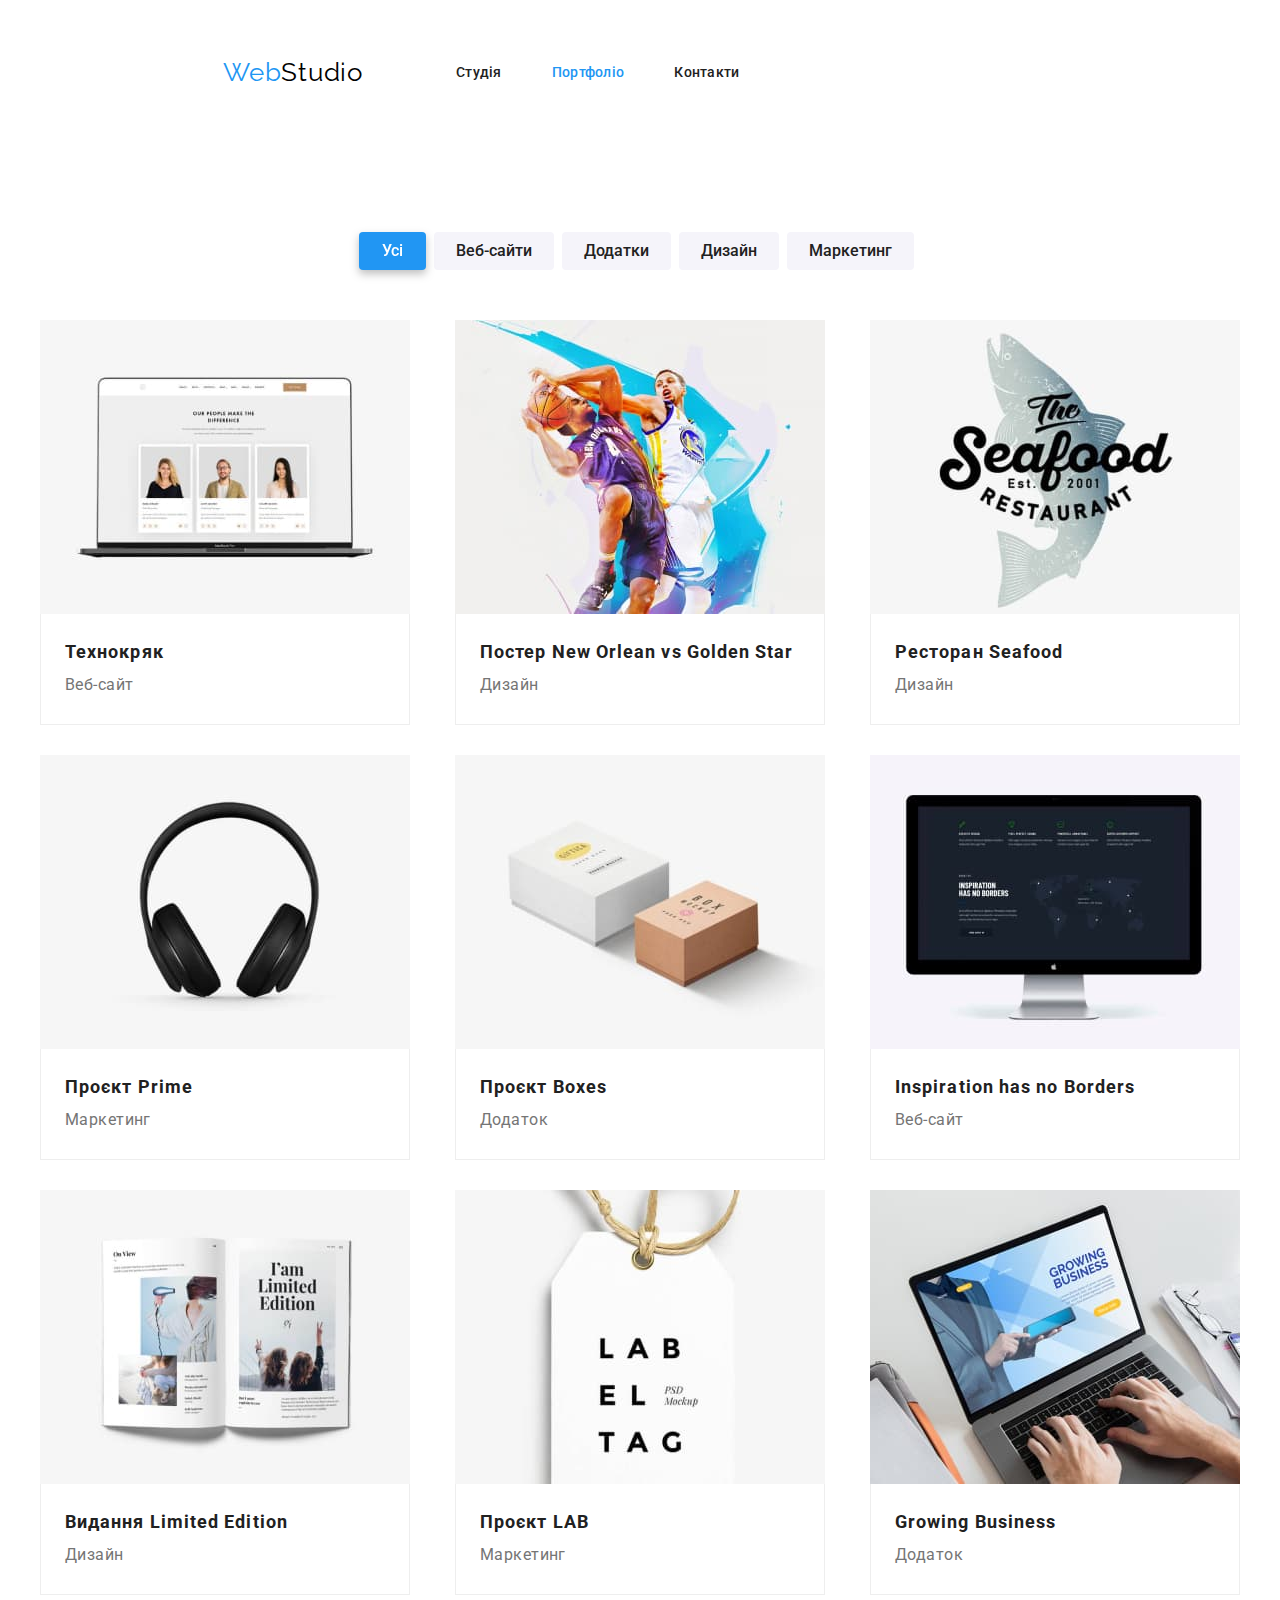
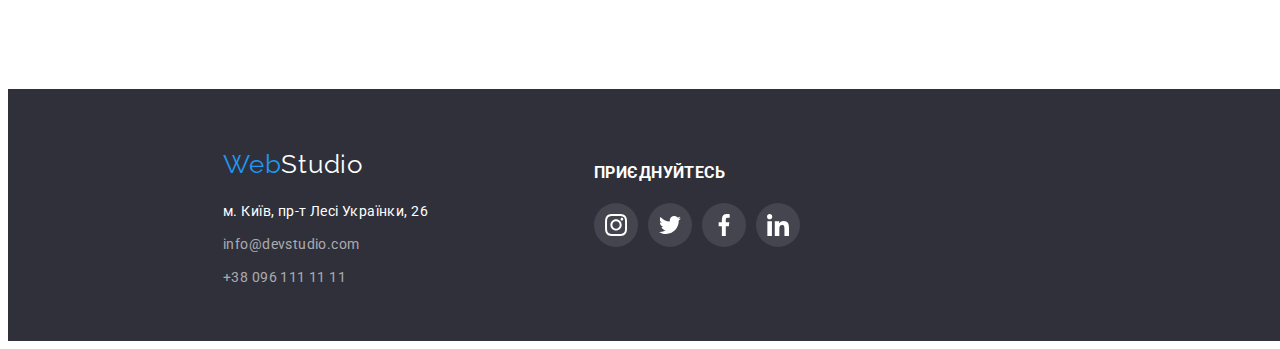
==== portfolio.html @ d1b0ba89 "копія виконаного дз4" ====
<!DOCTYPE html>
<html lang="uk-UA">
<head>
	<meta charset="utf-8">
	<meta name="viewport" content="width=device-width, initial-scale=1">
	<title>Портфоліо</title>
	<link rel="preconnect" href="https://fonts.googleapis.com">
	<link rel="preconnect" href="https://fonts.gstatic.com" crossorigin>
	<link href="https://fonts.googleapis.com/css2?family=Raleway:wght@700&family=Roboto:wght@400;500;700;900&display=swap" rel="stylesheet">
	<link rel="stylesheet" href="https://cdnjs.cloudflare.com/ajax/libs/modern-normalize/1.1.0/modern-normalize.min.css" integrity="sha512-wpPYUAdjBVSE4KJnH1VR1HeZfpl1ub8YT/NKx4PuQ5NmX2tKuGu6U/JRp5y+Y8XG2tV+wKQpNHVUX03MfMFn9Q==" crossorigin="anonymous" referrerpolicy="no-referrer" />
	<link rel="stylesheet" href="./css/main.css">
</head>

<body>
	<header>
		<div class="container-header">
			<nav class="site-nav">
				<a lang="en" href="./index.html"  class="logo"><span class="accent">Web</span>Studio</a>
				<ul class="ul-nav">
					<li class="item"><a href="./index.html" class="link">Студія</a></li>
					<li class="item"><a href="./portfolio.html" class="link current">Портфоліо</a></li>
					<li class="item"><a href="./portfolio.html" class="link">Контакти</a></li>
				</ul>
			</nav>
			<ul class="connection-nav">
				<li class="item">
					<a href="mailto:info@devstudio.com" class="link-connection">
						<svg class="svg-mail">
							<use href="./img/symbol-defs.svg#icon-mail"></use>
						</svg>
					info@devstudio.com</a>
				</li>
				<li class="item">
					<a href="tel:+380961111111" class="link-connection">
						<svg class="svg-tel">
							<use href="./img/symbol-defs.svg#icon-smartphone"></use>
						</svg>
					+38 096 111 11 11</a>
				</li>
			</ul>
		</div>
	</header>

	<main>
		<section>
			<div class="box container-project">
				<h1 class="project-title visually-hidden">Розробки</h1>
					<ul class="botton-flex">
						<li class="flex-inp"><button type="button" class="button active">Усі</button></li>
						<li class="flex-inp"><button type="button" class="button">Веб-сайти</button></li>
						<li class="flex-inp"><button type="button" class="button">Додатки</button></li>
						<li class="flex-inp"><button type="button" class="button">Дизайн</button></li>
						<li class="flex-inp"><button type="button" class="button">Маркетинг</button></li>
					</ul>
					<ul class="ul-flex">
						<li class="flex-element">
							<a href="">
								<img src="./img/img.jpg" class="no-gap" alt="Ноутбук" width="370">
								<div class="frame"><h2 class="project-title">Технокряк</h2>
								<p class="project-name">Веб-сайт</p></div>
							</a>
						</li>
						<li class="flex-element">
							<a href="">
								<img src="./img/img2.jpg" class="no-gap" alt="Баскетбол" width="370">
								<div class="frame"><h2 class="project-title">Постер New Orlean vs Golden Star</h2>
								<p class="project-name">Дизайн</p></div>
							</a>
						</li>
						<li class="flex-element">
							<a href="">
								<img src="./img/img3.jpg" class="no-gap" alt="Емблема" width="370">
								<div class="frame"><h2 class="project-title">Ресторан Seafood</h2>
								<p class="project-name">Дизайн</p></div>
							</a>
						</li>
						<li class="flex-element">
							<a href="">
								<img src="./img/img4.jpg" class="no-gap" alt="Навушники" width="370">
								<div class="frame"><h2 class="project-title">Проєкт Prime</h2>
								<p class="project-name">Маркетинг</p></div>
							</a>
						</li>
						<li class="flex-element">
							<a href="">
								<img src="./img/img5.jpg" class="no-gap" alt="Коробочки" width="370">
								<div class="frame"><h2 class="project-title">Проєкт Boxes</h2>
								<p class="project-name">Додаток</p></div>
							</a>
						</li>
						<li class="flex-element">
							<a href="">
								<img src="./img/img6.jpg" class="no-gap" alt="Монітор" width="370">
								<div class="frame"><h2 class="project-title">Inspiration has no Borders</h2>
								<p class="project-name">Веб-сайт</p></div>
							</a>
						</li>
						<li class="flex-element">
							<a href="">
								<img src="./img/img7.jpg" class="no-gap" alt="Книжка" width="370">
								<div class="frame"><h2 class="project-title">Видання Limited Edition</h2>
								<p class="project-name">Дизайн</p></div>
							</a>
						</li>
						<li class="flex-element">
							<a href="">
								<img src="./img/img8.jpg" class="no-gap" alt="Лейбл" width="370">
								<div class="frame"><h2 class="project-title">Проєкт LAB</h2>
								<p class="project-name">Маркетинг</p></div>
							</a>
						</li>
						<li class="flex-element">
							<a href="">
								<img src="./img/img9.jpg" class="no-gap" alt="Лептоп" width="370">
								<div class="frame"><h2 class="project-title">Growing Business</h2>
								<p class="project-name">Додаток</p></div>
							</a>
						</li>
					</ul>
				</div>
		</section>

	</main>

	<footer class="footerr">
		<div class="container-footer">
			<a lang="en" href="./index.html" class="logo"><span class="accent">Web</span>Studio</a>
			<address>
				<ul>
					<li class="adress">м. Київ, пр-т Лесі Українки, 26</li>
					<li><a href="mailto:info@devstudio.com" class="contacts">info@devstudio.com</a></li>
					<li><a href="tel:+380961111111" class="contacts">+38 096 111 11 11</a></li>
				</ul>
			</address>
		</div>	
		
		<div class="conteiner-networks">
			<h3 class="foot-title">Приєднуйтесь</h3>
			<ul class="icon-enet">
				<li class="icon-enet">
					<a href="" class="insta">
						<svg class="svg">
							<use href="./img/symbol-defs.svg#icon-instagram"></use>
						</svg>
					</a>
				</li>
				<li class="icon-enet">
					<a href="" class="twit">
						<svg class="svg">
							<use href="./img/symbol-defs.svg#icon-twitter"></use>
						</svg>
					</a>
				</li>
				<li class="icon-enet">
					<a href="" class="face">
						<svg class="svg">
							<use href="./img/symbol-defs.svg#icon-facebook"></use>
						</svg>
					</a>
				</li>
				<li class="icon-enet">
					<a href="" class="linked">
						<svg class="svg">
							<use href="./img/symbol-defs.svg#icon-linkedin"></use>
						</svg>
					</a>
				</li>
			</ul>
		</div>
	</footer>

</body>
</html>
---- css/main.css ----
:root {
    --primary-text-color: #757575;
    --title-text-color: #212121;
    --accent-color: #2196F3;
    --background-color-h1: #FFFFFF;
    --hero-color: #2F303A;
    --background-color: #F5F4FA;
    --logo-color: #000000;
    --transparent-color: rgba(255, 255, 255, 0.6);
    --border-color: #EEEEEE;
    --gradient-color: rgba(47, 48, 58, 0.4);
    --clients-color: #AFB1B8;
    --icons: rgba(255, 255, 255, 0.1);
}


body {
    color: var(--primary-text-color);
    background-color: var(--background-color-h1);
    font-family: Roboto, sans-serif;
    font-size: 14px;
    letter-spacing: 0.03em;
}

ul {
    list-style: none;
    margin: 0;
    padding-left: 0;
    padding-right: 0;
}

a {
    text-decoration: none;
}


/* Conteiner */

.box {
    margin: 0 auto;
    width: 1200px;
    /* outline: 2px solid var(--accent-color); */
}

.container-header {
    display: flex;
    align-items: center;
    padding: 25px 215px;
    height: 80px;
    margin: 0 auto;
    width: 1600px;
    /* outline: 2px solid var(--accent-color); */
}

.container-footer {
    margin: 0 auto;
    width: 231px;
    margin: 60px 70px 60px 215px;
    /* outline: 2px solid var(--accent-color); */
}

.container-team {
    padding: 0 15px;
}


.container-clients {
    width: 1200px;
    height: 372px;
    /* outline: 2px solid var(--accent-color); */
    margin-left: auto;
    margin-right: auto;
    padding-left: 15px;
    padding-right: 15px;
    padding-top: 94px;
}


.box.container-work {
    width: 1200px;
    height: 248px;
    /* outline: 2px solid var(--accent-color); */
    margin-left: auto;
    margin-right: auto;
    margin: 94px auto;
    padding: 0 15px;
}


.container-about,
.container-project {
    margin: 94px auto;
    padding: 0 15px;
}

/* Sections */

.section-hero {
    background-color: var(--hero-color);
    text-align: center;
    max-width: 1600px;
    min-height: 600px;
    margin-left: auto;
    margin-right: auto;
    /* outline: 2px solid var(--accent-color); */
    background-image: linear-gradient(
    var(--gradient-color),
    var(--gradient-color)
    ),
    url(../img/hero.jpg);
}

.section-team {
    background-color: var(--background-color);
    padding-top: 94px;
    padding-bottom: 94px;
}

.section-title.visually-hidden,
.project-title.visually-hidden {
    position: absolute;
    width: 1px;
    height: 1px;
    margin: -1px;
    border: 0;
    padding: 0;
    white-space: nowrap;
    clip-path: inset(100%);
    clip: rect(0 0 0 0);
    overflow: hidden;
}

.section-title {
    color: var(--title-text-color);
    font-size: 36px;
    line-height: 1.16;
    text-align: center;
    margin-top: 0;
    margin-bottom: 50px;
}

 /*Header*/

 .site-nav {
    display: flex;
    align-items: center;
 }

 .ul-nav {
    display: flex;
 }

 .flex-inp {
    margin-right: 8px;
    margin-bottom: 50px;
 }

.work-flex {
    display: flex;
}

.flex-text {
    width: 270px;
    margin-right: 30px;
}

.link-connection {
    color: var(--primary-text-color);
    display: flex;
    padding-top: 32px;
    padding-bottom: 32px;
    font-weight: 500;
    line-height: 1.14;
    letter-spacing: 0.02em;
    text-decoration: none;
    /* align-items: center; */
}

.connection-nav {
    display: flex;
    margin-left: auto;
}


.clients-flex {
    display: flex;
    justify-content: space-between;
}





/* Tel and mail */

.link-connection {
    color: var(--clients-color);
    align-items: center;
}

.svg-mail {
    fill: currentColor;
    width: 16px;
    height: 12px;
    margin-right: 10px; 
}

.svg-tel {
    fill: currentColor;
    width: 10px;
    height: 16px;
    margin-right: 10px;
}


/* Clients */

.flex-pic {
    width: 170px;
    height: 92px;
    border-radius: 4px;
    border: 2px solid;
    border-color: var(--clients-color);
}

.clients {
    display: inline-block;
    padding: 16px 32px;
    color: var(--clients-color);
}

.svg-clients {
    fill: currentColor;
    width: 106px;
    height: 60px;
}

.flex-pic:hover,
.clients:hover {
    color: var(--accent-color);
    border-color: var(--accent-color);
    filter: drop-shadow(0px 4px 4px rgba(0, 0, 0, 0.25));
}




.svg-work {
    fill: currentColor;
    width: 70px;
    height: 70px;
    margin: 25px 100px;
}

.icon-astronaut,
.icon-diagram,
.icon-antenna,
.icon-clock {
    background-color: var(--background-color);
    width: 270px;
    height: 120px;
    border-radius: 4px;
}

.flex-text:nth-child(4n) {
    margin-right: 0;
}

.about-flex {
    display: flex;
    justify-content: space-between;
}

.flex-img {
    width: 370px;
    height: 294px;
}

.team-flex {
    display: flex;
}

.flex-name:nth-child(4n) {
    margin-right: 0;
}

.flex-name {
    width: 270px;
    padding-bottom: 30px;
    margin-right: 30px;
    border-radius: 0px 0px 4px 4px;
    box-shadow: 0px 1px 3px 
    rgba(0, 0, 0, 0.12), 0px 1px 1px 
    rgba(0, 0, 0, 0.14), 0px 2px 1px 
    rgba(0, 0, 0, 0.2);
}

.botton-flex {
    display: flex;
    justify-content: center;
}

/* Portfolio */

 .ul-flex {
    display: flex;
    flex-wrap: wrap;
    justify-content: space-between;
 }

 .flex-element {
    width: 370px;
    margin-bottom: 30px;
 }

 .flex-element:hover {
    box-shadow: 1px 4px 6px rgba(181, 73, 73, 0.16),
    0px 4px 4px rgba(0, 0, 0, 0.06),
    0px 1px 1px rgba(0, 0, 0, 0.12);
}
 
 .flex-element:nth-last-child(-n+3) {
    margin-bottom: 0;
 }

 .ul-nav .item + .item,
 .connection-nav .item+.item {
    margin-left: 50px;
 }
 

.logo {
    color: var(--logo-color);
    font-family: Raleway, sans-serif;
    font-size: 26px;
    line-height: 1.2;
    letter-spacing: 0.03em;
    text-decoration: none;
    margin-right: 93px;
}

.link {
    color: var(--title-text-color);
    display: block;
    padding-top: 32px;
    padding-bottom: 32px;
    font-weight: 500;
    line-height: 1.14;
    text-decoration: none;
    letter-spacing: 0.02em;
}



.link:hover,
.link:focus,
.contacts:hover,
.contacts:focus,
.link-connection:hover,
.link-connection:focus {
    color: var(--accent-color);
}

.accent {
    color: var(--accent-color);
}

.link.current {
    color: var(--accent-color);
}

.hero-title {
    color: var(--background-color-h1);
    font-weight: 900;
    font-size: 44px;
    line-height: 1.36;
    letter-spacing: 0.06em;
    text-transform: uppercase;
    margin: 0px 452px 30px;
    padding-top: 200px;
}

.work-title {
    color: var(--title-text-color);
    font-size: 14px;
    line-height: 1.14;
    text-transform: uppercase;
    margin-top: 30px;
    margin-bottom: 10px;
}

.work-text {
    line-height: 1.7;
    margin-top: 0px;
    margin-bottom: 0;
}

.team-name {
    color: var(--title-text-color);
    font-weight: 500;
    font-size: 16px;
    line-height: 1.19;
    margin-top: 30px;
    margin-bottom: 10px;
    text-align: center;
}

.team-position {
    font-size: 16px;
    line-height: 1.19;
    text-align: center;
    margin-bottom: 16px;
    margin-top: 10px;
}

.project-title {
    color: var(--title-text-color);
    font-size: 18px;
    line-height: 2;
    letter-spacing: 0.06em;
    margin: 0px 24px;
    padding-top: 20px;
}

.project-name {
    color: var(--primary-text-color);
    font-size: 16px;
    line-height: 1.88;  
    margin: 0px 24px 20px;
}

.no-gap {
  display: block;
}

.frame {
    min-height: 110px;
    border-bottom-width: 1px;
    border-bottom-style: solid;
    border-bottom-color: var(--border-color);
    border-right-width: 1px;
    border-right-style: solid;
    border-right-color: var(--border-color);
    border-left-width: 1px;
    border-left-style: solid;
    border-left-color: var(--border-color);
}


/* Button */

.button.primary {
    color: var(--background-color-h1);
    background-color: var(--accent-color);
    min-width: 216px;
    height: 50px;
    border-radius: 4px;
    font-weight: 700;
    font-size: 16px;
    line-height: 1.87;
    text-align: center;
    letter-spacing: 0.06em;
}

.button {
    color: var(--title-text-color);
    height: 38px;
    min-width: 67px;
    padding: 6px 22px;
    font-family: inherit;
    background-color: var(--background-color);
    border-radius: 4px;
    border: none;
    font-weight: 500;
    font-size: 16px;
    line-height: 1.62;
    text-align: center;
    cursor: pointer;
}

.button:hover,
.button:focus {
    color: var(--background-color-h1);
    background-color: var(--accent-color);
    filter: drop-shadow(0px 4px 4px rgba(0, 0, 0, 0.25));
}

.button.active {
    color: var(--background-color-h1);
    background-color: var(--accent-color);
    filter: drop-shadow(0px 4px 4px rgba(0, 0, 0, 0.25));
}




/* Footer */

.footerr {
    width: 1600px;
    height: 252px;
    margin-left: auto;
    margin-right: auto;
    background-color: var(--hero-color);
    display: flex;
}

.footerr .logo {
    color: var(--background-color-h1);
}

.conteiner-networks {
    display: flex;
    flex-direction:column;
    margin-top: 75px;
    margin-left: 70px;
}

.flex-networks {
    display: flex;
}

.foot-title {
    color: var(--background-color-h1);
    font-weight: 700;
    line-height: 1.15;
    text-transform: uppercase;
    margin-bottom: 20px;
    margin-top: 0;

}

.adress {
    color: var(--background-color-h1);
    font-style: normal;
    line-height: 1.7;
    text-decoration: none;
    margin-top: 20px;
    display: inline-block;
}

.contacts {
    line-height: 1.7;
    color: var(--transparent-color);
    font-style: normal;
    margin-top: 9px;
    display: inline-block;
}

.icon-enet {
    display: flex;
}

.insta,
.twit,
.face,
.linked {
    color: var(--background-color-h1);
    width: 44px;
    height: 44px;
    border-radius: 50%;
    background-color: var(--icons);
}

.icon-link,
.icon-face,
.icon-twit,
.icon-insta {
    color:var(--clients-color);
    width: 44px;
    height: 44px;
    border-radius: 50%;
}

.insta:hover,
.twit:hover,
.face:hover,
.linked:hover,
.icon-link:hover,
.icon-face:hover,
.icon-twit:hover,
.icon-insta:hover {
    color:var(--background-color-h1);
    background-color: var(--accent-color);
}

.svg {
    fill: currentColor;
    width: 22px;
    height: 22px;
    margin-left: 11px;
    margin-top: 11px;  
}

.icon-insta {
    margin-right: 10px;
    margin-left: 32px;
}

.insta,
.face,
.twit,
.icon-twit,
.icon-face {
    margin-right: 10px;
}

.icon-link {
    margin-right: 32px;
}
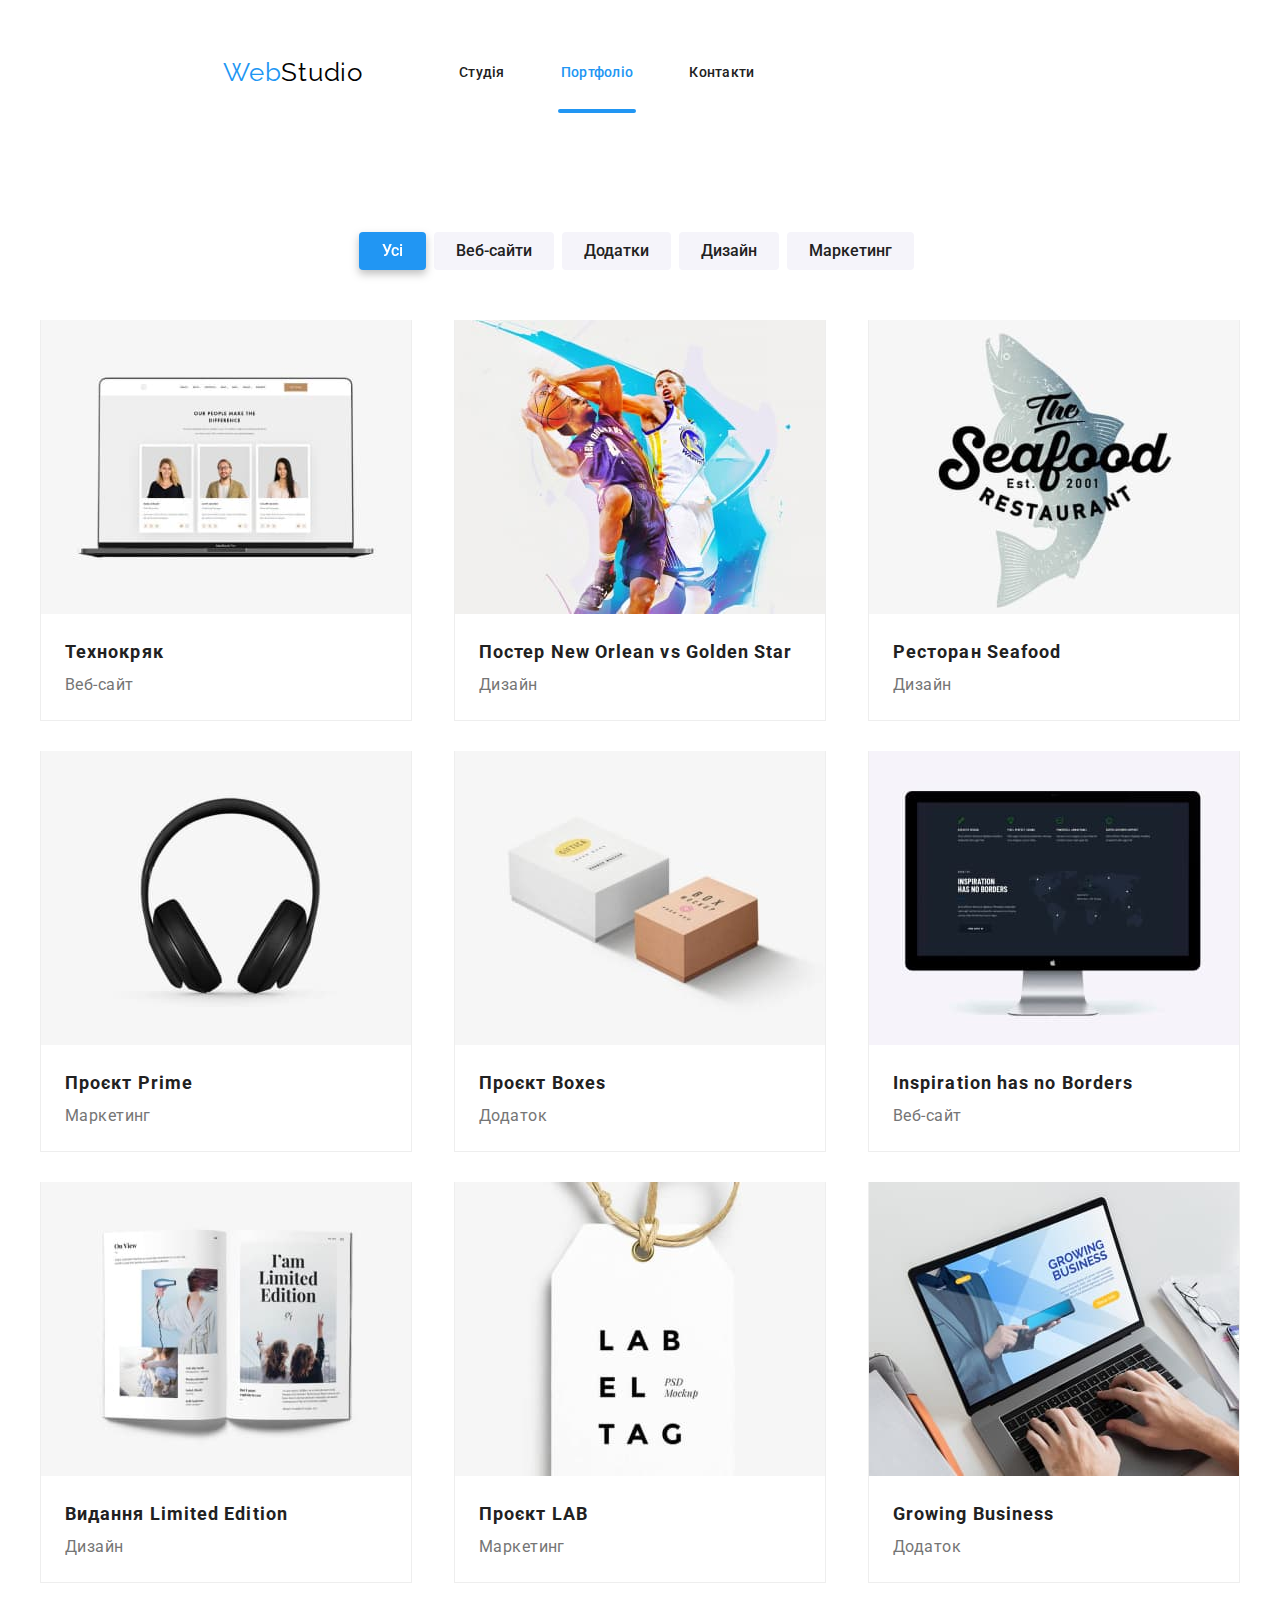
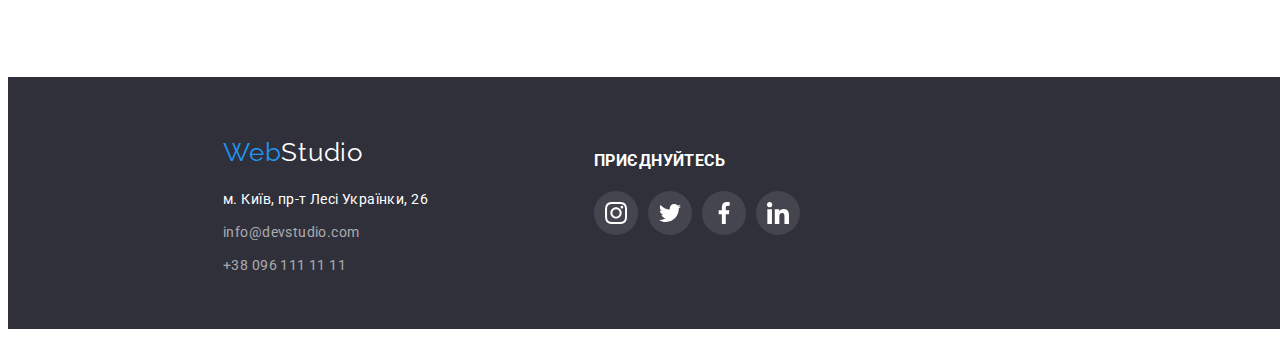
==== commit e4362663: "анімації" ====
--- a/portfolio.html
+++ b/portfolio.html
@@ -17,9 +17,9 @@
 			<nav class="site-nav">
 				<a lang="en" href="./index.html"  class="logo"><span class="accent">Web</span>Studio</a>
 				<ul class="ul-nav">
-					<li class="item"><a href="./index.html" class="link">Студія</a></li>
-					<li class="item"><a href="./portfolio.html" class="link current">Портфоліо</a></li>
-					<li class="item"><a href="./portfolio.html" class="link">Контакти</a></li>
+					<li class="item"><a href="./index.html" class="link current">Студія</a></li>
+					<li class="item"><a href="./portfolio.html" class="link current choice">Портфоліо</a></li>
+					<li class="item"><a href="./portfolio.html" class="link current">Контакти</a></li>
 				</ul>
 			</nav>
 			<ul class="connection-nav">
@@ -55,65 +55,128 @@
 					<ul class="ul-flex">
 						<li class="flex-element">
 							<a href="">
-								<img src="./img/img.jpg" class="no-gap" alt="Ноутбук" width="370">
-								<div class="frame"><h2 class="project-title">Технокряк</h2>
-								<p class="project-name">Веб-сайт</p></div>
-							</a>
-						</li>
-						<li class="flex-element">
-							<a href="">
-								<img src="./img/img2.jpg" class="no-gap" alt="Баскетбол" width="370">
-								<div class="frame"><h2 class="project-title">Постер New Orlean vs Golden Star</h2>
-								<p class="project-name">Дизайн</p></div>
-							</a>
-						</li>
-						<li class="flex-element">
-							<a href="">
-								<img src="./img/img3.jpg" class="no-gap" alt="Емблема" width="370">
-								<div class="frame"><h2 class="project-title">Ресторан Seafood</h2>
-								<p class="project-name">Дизайн</p></div>
-							</a>
-						</li>
-						<li class="flex-element">
-							<a href="">
-								<img src="./img/img4.jpg" class="no-gap" alt="Навушники" width="370">
-								<div class="frame"><h2 class="project-title">Проєкт Prime</h2>
-								<p class="project-name">Маркетинг</p></div>
-							</a>
-						</li>
-						<li class="flex-element">
-							<a href="">
-								<img src="./img/img5.jpg" class="no-gap" alt="Коробочки" width="370">
-								<div class="frame"><h2 class="project-title">Проєкт Boxes</h2>
-								<p class="project-name">Додаток</p></div>
-							</a>
-						</li>
-						<li class="flex-element">
-							<a href="">
-								<img src="./img/img6.jpg" class="no-gap" alt="Монітор" width="370">
-								<div class="frame"><h2 class="project-title">Inspiration has no Borders</h2>
-								<p class="project-name">Веб-сайт</p></div>
-							</a>
-						</li>
-						<li class="flex-element">
-							<a href="">
-								<img src="./img/img7.jpg" class="no-gap" alt="Книжка" width="370">
-								<div class="frame"><h2 class="project-title">Видання Limited Edition</h2>
-								<p class="project-name">Дизайн</p></div>
-							</a>
-						</li>
-						<li class="flex-element">
-							<a href="">
-								<img src="./img/img8.jpg" class="no-gap" alt="Лейбл" width="370">
-								<div class="frame"><h2 class="project-title">Проєкт LAB</h2>
-								<p class="project-name">Маркетинг</p></div>
-							</a>
-						</li>
-						<li class="flex-element">
-							<a href="">
-								<img src="./img/img9.jpg" class="no-gap" alt="Лептоп" width="370">
-								<div class="frame"><h2 class="project-title">Growing Business</h2>
-								<p class="project-name">Додаток</p></div>
+								<div class="animation-img">
+									<img src="./img/img.jpg" class="no-gap" alt="Ноутбук" width="370">
+									<div class="animation-overlay">
+										<p class="animation-text">Ресурс пропонує комплексні пропозиції з різним рівнем функціоналу та сервісів. Все це дозволить відвідувачу отримати вичерпні відомості про компанію чи приватну особу.</p>
+									</div>
+								</div>
+								<div class="">
+									<h2 class="project-title">Технокряк</h2>
+									<p class="project-name">Веб-сайт</p>
+								</div>
+							</a>
+						</li>
+						<li class="flex-element">
+							<a href="">
+								<div class="animation-img">
+									<img src="./img/img2.jpg" class="no-gap" alt="Баскетбол" width="370">
+									<div class="animation-overlay">
+										<p class="animation-text">Ресурс пропонує комплексні пропозиції з різним рівнем функціоналу та сервісів. Все це дозволить відвідувачу отримати вичерпні відомості про компанію чи приватну особу.</p>
+									</div>
+								</div>
+								<div class="">
+									<h2 class="project-title">Постер New Orlean vs Golden Star</h2>
+									<p class="project-name">Дизайн</p>
+								</div>
+							</a>
+						</li>
+						<li class="flex-element">
+							<a href="">
+								<div class="animation-img">
+									<img src="./img/img3.jpg" class="no-gap" alt="Емблема" width="370">
+									<div class="animation-overlay">
+										<p class="animation-text">Ресурс пропонує комплексні пропозиції з різним рівнем функціоналу та сервісів. Все це дозволить відвідувачу отримати вичерпні відомості про компанію чи приватну особу.</p>
+									</div>
+								</div>
+								<div class="">
+									<h2 class="project-title">Ресторан Seafood</h2>
+									<p class="project-name">Дизайн</p>
+								</div>
+							</a>
+						</li>
+						<li class="flex-element">
+							<a href="">
+								<div class="animation-img">
+									<img src="./img/img4.jpg" class="no-gap" alt="Навушники" width="370">
+									<div class="animation-overlay">
+										<p class="animation-text">Ресурс пропонує комплексні пропозиції з різним рівнем функціоналу та сервісів. Все це дозволить відвідувачу отримати вичерпні відомості про компанію чи приватну особу.</p>
+									</div>
+								</div>
+								<div class="">
+									<h2 class="project-title">Проєкт Prime</h2>
+									<p class="project-name">Маркетинг</p>
+								</div>
+							</a>
+						</li>
+						<li class="flex-element">
+							<a href="">
+								<div class="animation-img">
+									<img src="./img/img5.jpg" class="no-gap" alt="Коробочки" width="370">
+									<div class="animation-overlay">
+										<p class="animation-text">Ресурс пропонує комплексні пропозиції з різним рівнем функціоналу та сервісів. Все це дозволить відвідувачу отримати вичерпні відомості про компанію чи приватну особу.</p>
+									</div>
+								</div>
+								<div class="">
+									<h2 class="project-title">Проєкт Boxes</h2>
+									<p class="project-name">Додаток</p>
+								</div>
+							</a>
+						</li>
+						<li class="flex-element">
+							<a href="">
+								<div class="animation-img">
+									<img src="./img/img6.jpg" class="no-gap" alt="Монітор" width="370">
+									<div class="animation-overlay">
+										<p class="animation-text">Ресурс пропонує комплексні пропозиції з різним рівнем функціоналу та сервісів. Все це дозволить відвідувачу отримати вичерпні відомості про компанію чи приватну особу.</p>
+									</div>
+								</div>
+								<div class="">
+									<h2 class="project-title">Inspiration has no Borders</h2>
+									<p class="project-name">Веб-сайт</p>
+								</div>
+							</a>
+						</li>
+						<li class="flex-element">
+							<a href="">
+								<div class="animation-img">
+									<img src="./img/img7.jpg" class="no-gap" alt="Книжка" width="370">
+									<div class="animation-overlay">
+										<p class="animation-text">Ресурс пропонує комплексні пропозиції з різним рівнем функціоналу та сервісів. Все це дозволить відвідувачу отримати вичерпні відомості про компанію чи приватну особу.</p>
+									</div>
+								</div>
+								<div class="">
+									<h2 class="project-title">Видання Limited Edition</h2>
+									<p class="project-name">Дизайн</p>
+								</div>
+							</a>
+						</li>
+						<li class="flex-element">
+							<a href="">
+								<div class="animation-img">
+									<img src="./img/img8.jpg" class="no-gap" alt="Лейбл" width="370">
+									<div class="animation-overlay">
+										<p class="animation-text">Ресурс пропонує комплексні пропозиції з різним рівнем функціоналу та сервісів. Все це дозволить відвідувачу отримати вичерпні відомості про компанію чи приватну особу.</p>
+									</div>
+								</div>
+								<div class="">
+									<h2 class="project-title">Проєкт LAB</h2>
+									<p class="project-name">Маркетинг</p>
+								</div>
+							</a>
+						</li>
+						<li class="flex-element">
+							<a href="">
+								<div class="animation-img">
+									<img src="./img/img9.jpg" class="no-gap" alt="Лептоп" width="370">
+									<div class="animation-overlay">
+										<p class="animation-text">Ресурс пропонує комплексні пропозиції з різним рівнем функціоналу та сервісів. Все це дозволить відвідувачу отримати вичерпні відомості про компанію чи приватну особу.</p>
+									</div>
+								</div>
+								<div class="">
+									<h2 class="project-title">Growing Business</h2>
+									<p class="project-name">Додаток</p>
+								</div>
 							</a>
 						</li>
 					</ul>
--- a/css/main.css
+++ b/css/main.css
@@ -2,15 +2,17 @@
     --primary-text-color: #757575;
     --title-text-color: #212121;
     --accent-color: #2196F3;
-    --background-color-h1: #FFFFFF;
+    --background-color-h1: #ffffff;
     --hero-color: #2F303A;
     --background-color: #F5F4FA;
     --logo-color: #000000;
     --transparent-color: rgba(255, 255, 255, 0.6);
     --border-color: #EEEEEE;
     --gradient-color: rgba(47, 48, 58, 0.4);
-    --clients-color: #AFB1B8;
+    --clients-color: rgb(175, 177, 184);
     --icons: rgba(255, 255, 255, 0.1);
+    --animation: cubic-bezier(0.4, 0, 0.2, 1);
+    --animation-color: rgba(33, 150, 243, 0.9);
 }
 
 
@@ -34,135 +36,9 @@
 }
 
 
-/* Conteiner */
-
-.box {
-    margin: 0 auto;
-    width: 1200px;
-    /* outline: 2px solid var(--accent-color); */
-}
-
-.container-header {
-    display: flex;
-    align-items: center;
-    padding: 25px 215px;
-    height: 80px;
-    margin: 0 auto;
-    width: 1600px;
-    /* outline: 2px solid var(--accent-color); */
-}
-
-.container-footer {
-    margin: 0 auto;
-    width: 231px;
-    margin: 60px 70px 60px 215px;
-    /* outline: 2px solid var(--accent-color); */
-}
-
-.container-team {
-    padding: 0 15px;
-}
-
-
-.container-clients {
-    width: 1200px;
-    height: 372px;
-    /* outline: 2px solid var(--accent-color); */
-    margin-left: auto;
-    margin-right: auto;
-    padding-left: 15px;
-    padding-right: 15px;
-    padding-top: 94px;
-}
-
-
-.box.container-work {
-    width: 1200px;
-    height: 248px;
-    /* outline: 2px solid var(--accent-color); */
-    margin-left: auto;
-    margin-right: auto;
-    margin: 94px auto;
-    padding: 0 15px;
-}
-
-
-.container-about,
-.container-project {
-    margin: 94px auto;
-    padding: 0 15px;
-}
-
-/* Sections */
-
-.section-hero {
-    background-color: var(--hero-color);
-    text-align: center;
-    max-width: 1600px;
-    min-height: 600px;
-    margin-left: auto;
-    margin-right: auto;
-    /* outline: 2px solid var(--accent-color); */
-    background-image: linear-gradient(
-    var(--gradient-color),
-    var(--gradient-color)
-    ),
-    url(../img/hero.jpg);
-}
-
-.section-team {
-    background-color: var(--background-color);
-    padding-top: 94px;
-    padding-bottom: 94px;
-}
-
-.section-title.visually-hidden,
-.project-title.visually-hidden {
-    position: absolute;
-    width: 1px;
-    height: 1px;
-    margin: -1px;
-    border: 0;
-    padding: 0;
-    white-space: nowrap;
-    clip-path: inset(100%);
-    clip: rect(0 0 0 0);
-    overflow: hidden;
-}
-
-.section-title {
-    color: var(--title-text-color);
-    font-size: 36px;
-    line-height: 1.16;
-    text-align: center;
-    margin-top: 0;
-    margin-bottom: 50px;
-}
+
 
  /*Header*/
-
- .site-nav {
-    display: flex;
-    align-items: center;
- }
-
- .ul-nav {
-    display: flex;
- }
-
- .flex-inp {
-    margin-right: 8px;
-    margin-bottom: 50px;
- }
-
-.work-flex {
-    display: flex;
-}
-
-.flex-text {
-    width: 270px;
-    margin-right: 30px;
-}
 
 .link-connection {
     color: var(--primary-text-color);
@@ -173,36 +49,253 @@
     line-height: 1.14;
     letter-spacing: 0.02em;
     text-decoration: none;
-    /* align-items: center; */
-}
-
-.connection-nav {
-    display: flex;
-    margin-left: auto;
-}
-
-
-.clients-flex {
-    display: flex;
-    justify-content: space-between;
-}
-
+    align-items: center;
+    transition: color 250ms var(--animation);
+}
+
+.contacts {
+    line-height: 1.7;
+    color: var(--transparent-color);
+    font-style: normal;
+    margin-top: 9px;
+    display: inline-block;
+    transition: color 250ms var(--animation);
+}
+
+ .link:hover,
+ .link:focus,
+ .contacts:hover,
+ .contacts:focus,
+ .link-connection:hover,
+ .link-connection:focus {
+     color: var(--accent-color);
+ }
+
+.link {
+    color: var(--title-text-color);
+    display: block;
+    padding: 32px 3px;
+    padding-bottom: 32px;
+    font-weight: 500;
+    line-height: 1.14;
+    text-decoration: none;
+    letter-spacing: 0.02em;
+    transition: color 250ms var(--animation);
+}
+
+.site-nav {
+    display: flex;
+    align-items: center;
+}
+
+ .connection-nav {
+     display: flex;
+     margin-left: auto;
+ }
+
+ .logo {
+     color: var(--logo-color);
+     font-family: Raleway, sans-serif;
+     font-size: 26px;
+     line-height: 1.2;
+     letter-spacing: 0.03em;
+     text-decoration: none;
+     margin-right: 93px;
+ }
+
+ .ul-nav {
+     display: flex;
+ }
+
+ .accent {
+     color: var(--accent-color);
+ }
+
+
+ .section-title.visually-hidden,
+ .project-title.visually-hidden {
+     position: absolute;
+     width: 1px;
+     height: 1px;
+     margin: -1px;
+     border: 0;
+     padding: 0;
+     white-space: nowrap;
+     clip-path: inset(100%);
+     clip: rect(0 0 0 0);
+     overflow: hidden;
+ }
+
+ .section-title {
+     color: var(--title-text-color);
+     font-size: 36px;
+     line-height: 1.16;
+     text-align: center;
+     margin-top: 0;
+     margin-bottom: 50px;
+ }
+
+ .box {
+     margin: 0 auto;
+     width: 1200px;
+ }
+
+ .container-header {
+     display: flex;
+     align-items: center;
+     padding: 25px 215px;
+     height: 80px;
+     margin: 0 auto;
+     width: 1600px;
+ }
+
+
+  .choice.current::after {
+      position: absolute;
+      content: "";
+      background-color: var(--accent-color);
+      width: 100%;
+      height: 4px;
+      bottom: 0;
+      left: 0;
+      border-radius: 2px;
+      opacity: 1;
+  }
+
+  .link.current.choice {
+      color: var(--accent-color);
+      position: relative;
+  }
+
+
+ .current::after {
+    position: absolute;
+    content: "";
+    transition: opacity 250ms var(--animation);
+    background-color: var(--accent-color);
+    width: 100%;
+    height: 4px;
+    bottom: 0;
+    left: 0;
+    border-radius: 2px; 
+    opacity: 0;
+ }
+
+ .current:hover::after,
+ .current:focus::after {
+     color: var(--accent-color);
+     opacity: 1;
+ }
+
+ .current {
+     position: relative;
+ }
+
+
+
+
+
+ /* Hero */
+
+
+ .hero-title {
+     color: var(--background-color-h1);
+     font-weight: 900;
+     font-size: 44px;
+     line-height: 1.36;
+     letter-spacing: 0.06em;
+     text-transform: uppercase;
+     margin: 0px 452px 30px;
+     padding-top: 200px;
+ }
+
+ .section-hero {
+     background-color: var(--hero-color);
+     text-align: center;
+     max-width: 1600px;
+     min-height: 600px;
+     margin-left: auto;
+     margin-right: auto;
+     background-image: 
+     linear-gradient(var(--gradient-color),
+     var(--gradient-color)),
+     url(../img/hero.jpg);
+ }
+
+
+
+ /* Modal */
+
+
+ .backdrop {
+    position: fixed;
+    top: 0;
+    left: 0;
+    width: 100%;
+    height: 100%;
+    z-index: 2;
+    background-color: rgba(0, 0, 0, 0.2);
+    opacity: 1;
+    transition: opacity 250ms var(--animation);
+ }
+
+ .backdrop.is-hidden .modal {
+    transform: translate(-50%, -50%) scale(0.8);
+ }
+
+ .modal {
+    position: absolute;
+    width: 528px;
+    height: 581px;
+    transform: translate(-50%, -50%) scale(1);
+    top: 50%;
+    left: 50%;
+    padding: 8px;
+    background-color: var(--background-color-h1);
+    box-shadow: 0px 1px 3px rgba(0, 0, 0, 0.12), 
+    0px 1px 1px rgba(0, 0, 0, 0.14), 
+    0px 2px 1px rgba(0, 0, 0, 0.2);
+    border-radius: 4px;
+}
+
+.backdrop.is-hidden {
+    opacity: 0;
+    pointer-events: none;
+}
+
+.button-svg {
+    position: absolute;
+    display: flex;
+    align-items: center;
+    justify-content: center;
+    padding: 0;
+    margin-top: 8px;
+    margin-right: 8px;
+    right: 0;
+    top: 0;
+    border-radius: 50%;
+    width: 30px;
+    height: 30px;
+    border-color:rgba(0, 0, 0, 0.1);
+    background-color: var(--background-color-h1);
+}
+
+.svg-exit {
+    width: 18px;
+    height: 18px;
+}
 
 
 
 
 /* Tel and mail */
 
-.link-connection {
-    color: var(--clients-color);
-    align-items: center;
-}
 
 .svg-mail {
     fill: currentColor;
     width: 16px;
     height: 12px;
-    margin-right: 10px; 
+    margin-right: 10px;
 }
 
 .svg-tel {
@@ -213,37 +306,8 @@
 }
 
 
-/* Clients */
-
-.flex-pic {
-    width: 170px;
-    height: 92px;
-    border-radius: 4px;
-    border: 2px solid;
-    border-color: var(--clients-color);
-}
-
-.clients {
-    display: inline-block;
-    padding: 16px 32px;
-    color: var(--clients-color);
-}
-
-.svg-clients {
-    fill: currentColor;
-    width: 106px;
-    height: 60px;
-}
-
-.flex-pic:hover,
-.clients:hover {
-    color: var(--accent-color);
-    border-color: var(--accent-color);
-    filter: drop-shadow(0px 4px 4px rgba(0, 0, 0, 0.25));
-}
-
-
-
+
+/* Наші переваги */
 
 .svg-work {
     fill: currentColor;
@@ -262,122 +326,35 @@
     border-radius: 4px;
 }
 
+.box.container-work {
+    width: 1200px;
+    height: 248px;
+    margin-left: auto;
+    margin-right: auto;
+    margin: 94px auto;
+    padding: 0 15px;
+}
+
 .flex-text:nth-child(4n) {
     margin-right: 0;
 }
 
-.about-flex {
-    display: flex;
-    justify-content: space-between;
-}
-
-.flex-img {
-    width: 370px;
-    height: 294px;
-}
-
-.team-flex {
-    display: flex;
-}
-
-.flex-name:nth-child(4n) {
-    margin-right: 0;
-}
-
-.flex-name {
+.work-flex {
+    display: flex;
+}
+
+.flex-text {
     width: 270px;
-    padding-bottom: 30px;
     margin-right: 30px;
-    border-radius: 0px 0px 4px 4px;
-    box-shadow: 0px 1px 3px 
-    rgba(0, 0, 0, 0.12), 0px 1px 1px 
-    rgba(0, 0, 0, 0.14), 0px 2px 1px 
-    rgba(0, 0, 0, 0.2);
-}
-
-.botton-flex {
-    display: flex;
-    justify-content: center;
-}
-
-/* Portfolio */
-
- .ul-flex {
-    display: flex;
-    flex-wrap: wrap;
-    justify-content: space-between;
- }
-
- .flex-element {
-    width: 370px;
-    margin-bottom: 30px;
- }
-
- .flex-element:hover {
-    box-shadow: 1px 4px 6px rgba(181, 73, 73, 0.16),
-    0px 4px 4px rgba(0, 0, 0, 0.06),
-    0px 1px 1px rgba(0, 0, 0, 0.12);
-}
- 
- .flex-element:nth-last-child(-n+3) {
-    margin-bottom: 0;
- }
-
- .ul-nav .item + .item,
- .connection-nav .item+.item {
-    margin-left: 50px;
- }
- 
-
-.logo {
-    color: var(--logo-color);
-    font-family: Raleway, sans-serif;
-    font-size: 26px;
-    line-height: 1.2;
-    letter-spacing: 0.03em;
-    text-decoration: none;
-    margin-right: 93px;
-}
-
-.link {
-    color: var(--title-text-color);
-    display: block;
-    padding-top: 32px;
-    padding-bottom: 32px;
-    font-weight: 500;
-    line-height: 1.14;
-    text-decoration: none;
-    letter-spacing: 0.02em;
-}
-
-
-
-.link:hover,
-.link:focus,
-.contacts:hover,
-.contacts:focus,
-.link-connection:hover,
-.link-connection:focus {
-    color: var(--accent-color);
-}
-
-.accent {
-    color: var(--accent-color);
-}
-
-.link.current {
-    color: var(--accent-color);
-}
-
-.hero-title {
-    color: var(--background-color-h1);
-    font-weight: 900;
-    font-size: 44px;
-    line-height: 1.36;
-    letter-spacing: 0.06em;
-    text-transform: uppercase;
-    margin: 0px 452px 30px;
-    padding-top: 200px;
+}
+
+.work-flex {
+    display: flex;
+}
+
+.flex-text {
+    width: 270px;
+    margin-right: 30px;
 }
 
 .work-title {
@@ -394,6 +371,59 @@
     margin-top: 0px;
     margin-bottom: 0;
 }
+
+
+
+/* Чим займаємось */
+
+.about-flex {
+    display: flex;
+    justify-content: space-between;
+}
+
+.position-img {
+    position: relative;
+    display: flex;
+    justify-content: center;
+}
+
+.position-img::before {
+    content: "";
+    position: absolute;
+    display: inline-block;
+    width: 100%;
+    height: 70px;
+    opacity: 0.8;
+    background-color: #2F303A;
+    bottom: 0;
+}
+
+.title-position {
+    position: absolute;
+    color: var(--border-color); 
+    font-weight: 700;
+    line-height: 1.14;
+    text-transform: uppercase;
+    bottom: 0;
+    margin-bottom: 27px;
+}
+
+
+.flex-img {
+    width: 370px;
+    height: 294px;
+}
+
+.container-about,
+.container-project {
+    margin: 94px auto;
+    padding: 0 15px;
+}
+
+
+
+
+/* Team */
 
 .team-name {
     color: var(--title-text-color);
@@ -413,38 +443,124 @@
     margin-top: 10px;
 }
 
-.project-title {
-    color: var(--title-text-color);
-    font-size: 18px;
-    line-height: 2;
-    letter-spacing: 0.06em;
-    margin: 0px 24px;
-    padding-top: 20px;
-}
-
-.project-name {
-    color: var(--primary-text-color);
-    font-size: 16px;
-    line-height: 1.88;  
-    margin: 0px 24px 20px;
-}
-
-.no-gap {
-  display: block;
-}
-
-.frame {
-    min-height: 110px;
-    border-bottom-width: 1px;
-    border-bottom-style: solid;
-    border-bottom-color: var(--border-color);
-    border-right-width: 1px;
-    border-right-style: solid;
-    border-right-color: var(--border-color);
-    border-left-width: 1px;
-    border-left-style: solid;
-    border-left-color: var(--border-color);
-}
+.container-team {
+    padding: 0 15px;
+}
+
+
+.icon-link,
+.icon-face,
+.icon-twit,
+.icon-insta {
+    color:var(--clients-color);
+    width: 44px;
+    height: 44px;
+    border-radius: 50%;
+    transition: color 250ms var(--animation),
+    background-color 250ms var(--animation);
+}
+
+.insta:hover,
+.twit:hover,
+.face:hover,
+.linked:hover,
+.icon-link:hover,
+.icon-face:hover,
+.icon-twit:hover,
+.icon-insta:hover {
+    color:var(--background-color-h1);
+    background-color: var(--accent-color);
+}
+
+.svg {
+    fill: currentColor;
+    width: 22px;
+    height: 22px;
+    margin-left: 11px;
+    margin-top: 11px;  
+}
+
+
+.icon-insta {
+    margin-right: 10px;
+    margin-left: 32px;
+}
+
+.team-flex {
+    display: flex;
+}
+
+.section-team {
+    background-color: var(--background-color);
+    padding-top: 94px;
+    padding-bottom: 94px;
+}
+
+.flex-name:nth-child(4n) {
+    margin-right: 0;
+}
+
+.flex-name {
+    width: 270px;
+    padding-bottom: 30px;
+    margin-right: 30px;
+    border-radius: 0px 0px 4px 4px;
+    box-shadow: 0px 1px 3px rgba(0, 0, 0, 0.12), 0px 1px 1px rgba(0, 0, 0, 0.14), 0px 2px 1px rgba(0, 0, 0, 0.2);
+}
+
+
+
+
+/* Clients */
+
+
+.container-clients {
+    width: 1200px;
+    height: 372px;
+    margin-left: auto;
+    margin-right: auto;
+    padding-left: 15px;
+    padding-right: 15px;
+    padding-top: 94px;
+}
+
+.svg-clients {
+    fill: currentColor;
+    width: 106px;
+    height: 60px;
+}
+
+.flex-pic {
+    width: 170px;
+    height: 92px;
+    border-radius: 4px;
+    border: 1px solid;
+    border-color: var(--clients-color);
+    transition: border-color 250ms var(--animation);
+}
+
+.clients {
+    display: flex;
+    padding: 15px 30px;
+    color: var(--clients-color);
+    transition: color 250ms var(--animation);
+    
+}
+
+.flex-pic:hover,
+.flex-pic:focus,
+.clients:hover,
+.clients:focus {
+    color: var(--accent-color);
+    border-color: var(--accent-color);
+}
+
+.clients-flex {
+    display: flex;
+    justify-content: space-between;
+}
+
+
 
 
 /* Button */
@@ -476,6 +592,9 @@
     line-height: 1.62;
     text-align: center;
     cursor: pointer;
+    transition: color 250ms var(--animation),
+    background-color 250ms var(--animation),
+    filter 250ms var(--animation);
 }
 
 .button:hover,
@@ -491,10 +610,138 @@
     filter: drop-shadow(0px 4px 4px rgba(0, 0, 0, 0.25));
 }
 
+.flex-inp {
+    margin-right: 8px;
+    margin-bottom: 50px;
+}
+
+.botton-flex {
+    display: flex;
+    justify-content: center;
+}
+
+.button:active {
+    box-shadow: inset 3px 3px 3px 3px hsla(0, 0%, 0%, .3);
+}
+
+
+
+
+/* Portfolio */
+
+
+.ul-flex {
+    display: flex;
+    flex-wrap: wrap;
+    justify-content: space-between;  
+}
+
+.animation-overlay {
+    content: "";
+    position: absolute;
+    width: 100%;
+    height: 100%;
+    opacity: 0;
+    transition: 
+    transform 250ms var(--animation);
+    transform: translateY(100%);
+    background-color: var(--animation-color); 
+}
+
+.animation-img {
+    position: relative;
+    overflow: hidden;
+}
+
+.animation-img:hover .animation-overlay {
+    opacity: 1;
+    transform: translateY(0);
+}
+
+.animation-text {
+    display: inline-block;
+    padding: 63px 24px; 
+    margin: 0; 
+    width: 370px;
+    height: 294px;  
+    font-size: 18px;
+    line-height: 1.55;
+    color: var(--background-color-h1);
+}
+
+.animation-overlay {
+    position: absolute;
+    top: 0px;
+    right: 0px;
+    transform: translate(-50%, -50%),
+    translateY(100%);
+    opacity: 0;
+    transition: opacity 250ms var(--animation),
+    transform 250ms var(--animation);;
+}
+
+.flex-element:hover .animation-overlay {
+    opacity: 1;
+}
+
+
+.flex-element {
+    margin-bottom: 30px;
+    position: relative;
+    width: 370px;
+    display: flex;
+    justify-content: center;
+    transition: box-shadow 250ms var(--animation);
+    border-bottom-width: 1px;
+    border-bottom-style: solid;
+    border-bottom-color: var(--border-color);
+    border-right-width: 1px;
+    border-right-style: solid;
+    border-right-color: var(--border-color);
+    border-left-width: 1px;
+    border-left-style: solid;
+    border-left-color: var(--border-color);
+}
+
+.flex-element:hover {
+    box-shadow: 1px 4px 6px rgba(181, 73, 73, 0.16),
+        0px 4px 4px rgba(0, 0, 0, 0.06),
+        0px 1px 1px rgba(0, 0, 0, 0.12);
+}
+
+.flex-element:nth-last-child(-n+3) {
+    margin-bottom: 0;
+}
+
+.ul-nav .item+.item,
+.connection-nav .item+.item {
+    margin-left: 50px;
+}
+
+.project-title {
+    color: var(--title-text-color);
+    font-size: 18px;
+    line-height: 2;
+    letter-spacing: 0.06em;
+    margin: 20px 24px 0px;
+}
+
+.project-name {
+    color: var(--primary-text-color);
+    font-size: 16px;
+    line-height: 1.88;
+    margin: 0px 24px 20px;
+}
+
+.no-gap {
+    display: block;
+}
+
 
 
 
 /* Footer */
+
 
 .footerr {
     width: 1600px;
@@ -509,16 +756,19 @@
     color: var(--background-color-h1);
 }
 
+.container-footer {
+    margin: 0 auto;
+    width: 231px;
+    margin: 60px 70px 60px 215px;
+}
+
 .conteiner-networks {
     display: flex;
-    flex-direction:column;
+    flex-direction: column;
     margin-top: 75px;
     margin-left: 70px;
 }
 
-.flex-networks {
-    display: flex;
-}
 
 .foot-title {
     color: var(--background-color-h1);
@@ -527,7 +777,6 @@
     text-transform: uppercase;
     margin-bottom: 20px;
     margin-top: 0;
-
 }
 
 .adress {
@@ -537,18 +786,6 @@
     text-decoration: none;
     margin-top: 20px;
     display: inline-block;
-}
-
-.contacts {
-    line-height: 1.7;
-    color: var(--transparent-color);
-    font-style: normal;
-    margin-top: 9px;
-    display: inline-block;
-}
-
-.icon-enet {
-    display: flex;
 }
 
 .insta,
@@ -560,41 +797,11 @@
     height: 44px;
     border-radius: 50%;
     background-color: var(--icons);
-}
-
-.icon-link,
-.icon-face,
-.icon-twit,
-.icon-insta {
-    color:var(--clients-color);
-    width: 44px;
-    height: 44px;
-    border-radius: 50%;
-}
-
-.insta:hover,
-.twit:hover,
-.face:hover,
-.linked:hover,
-.icon-link:hover,
-.icon-face:hover,
-.icon-twit:hover,
-.icon-insta:hover {
-    color:var(--background-color-h1);
-    background-color: var(--accent-color);
-}
-
-.svg {
-    fill: currentColor;
-    width: 22px;
-    height: 22px;
-    margin-left: 11px;
-    margin-top: 11px;  
-}
-
-.icon-insta {
-    margin-right: 10px;
-    margin-left: 32px;
+    transition: background-color 250ms var(--animation);
+}
+
+.icon-enet {
+    display: flex;
 }
 
 .insta,
@@ -608,3 +815,4 @@
 .icon-link {
     margin-right: 32px;
 }
+
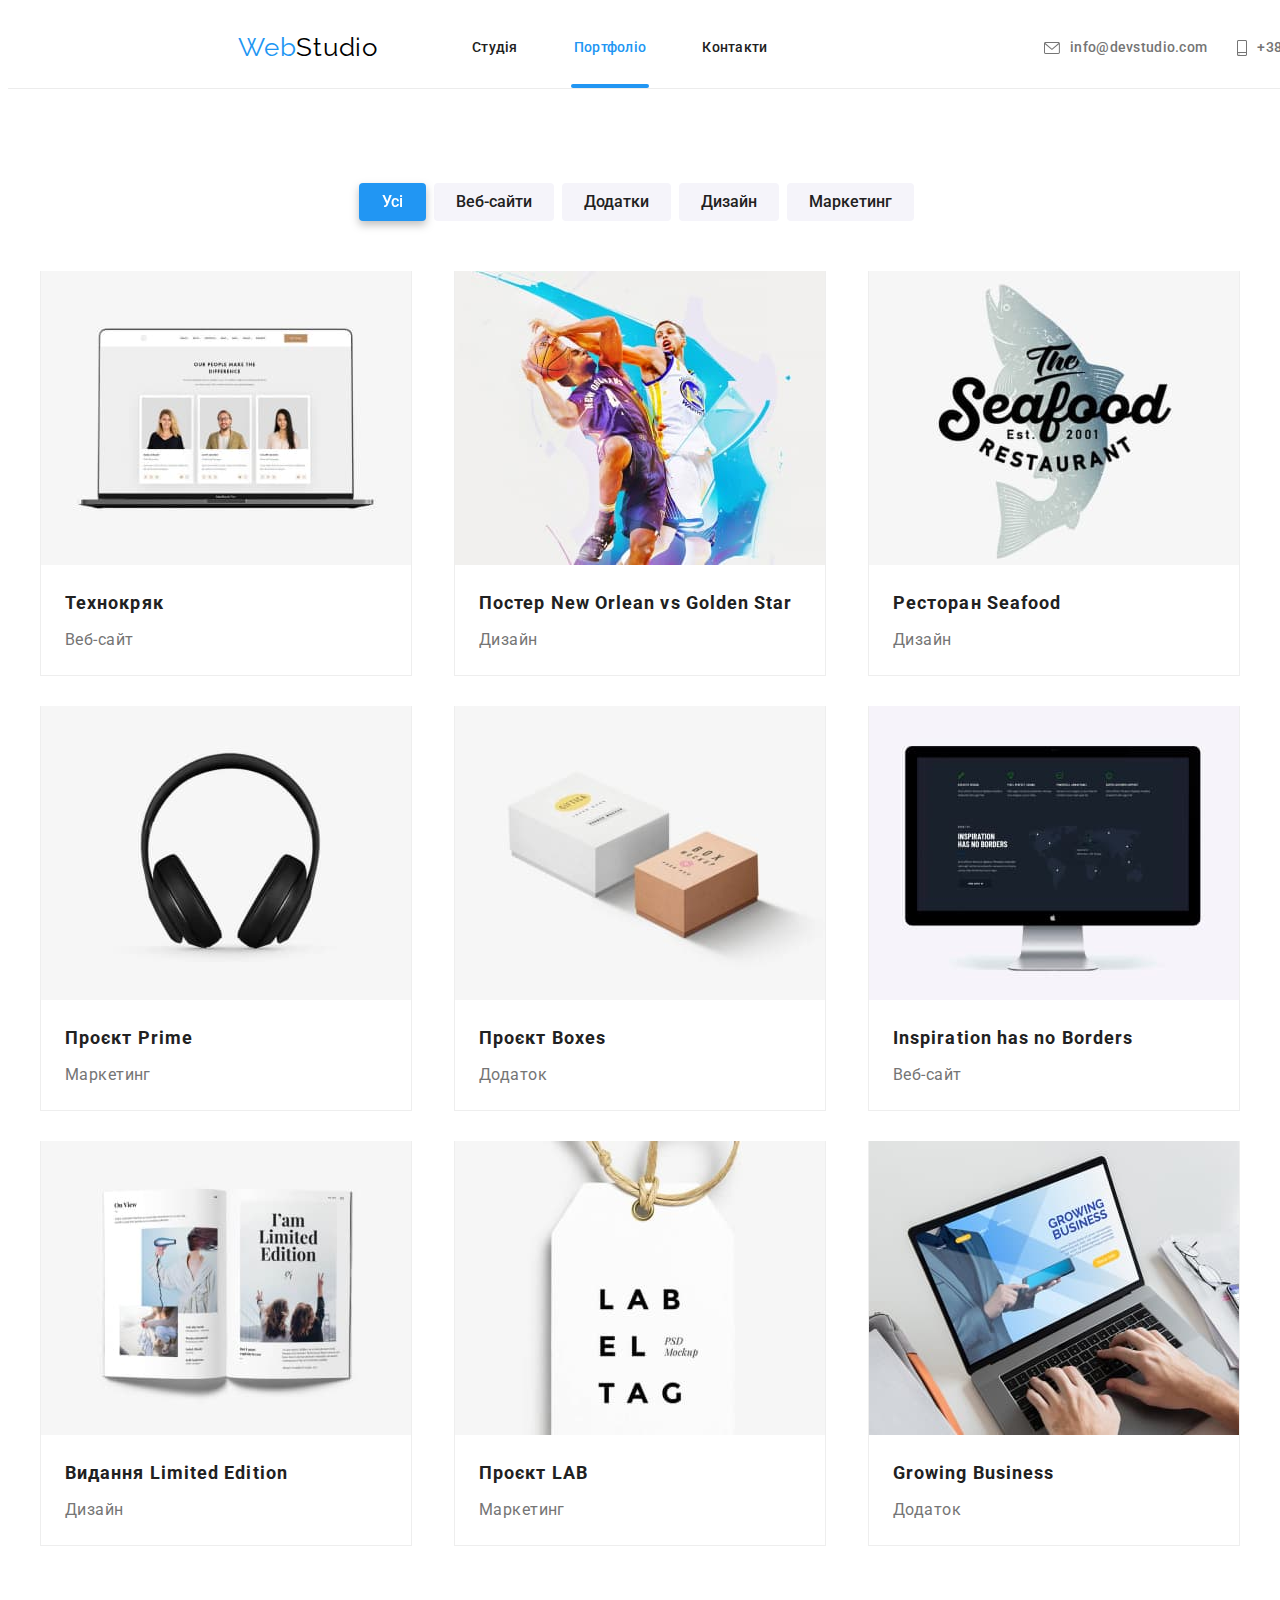
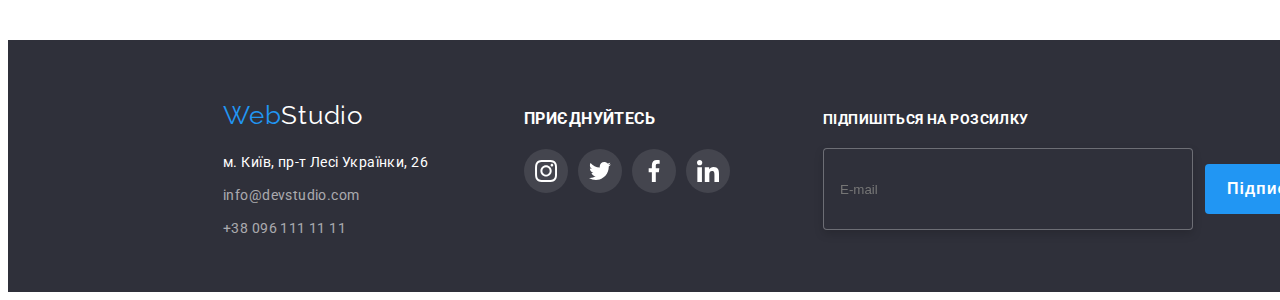
==== commit cc585d39: "add from hw6" ====
--- a/portfolio.html
+++ b/portfolio.html
@@ -12,8 +12,8 @@
 </head>
 
 <body>
-	<header>
-		<div class="container-header">
+	<header class="headerr">
+		<div class="box-navigation">
 			<nav class="site-nav">
 				<a lang="en" href="./index.html"  class="logo"><span class="accent">Web</span>Studio</a>
 				<ul class="ul-nav">
@@ -42,8 +42,8 @@
 	</header>
 
 	<main>
-		<section>
-			<div class="box container-project">
+		<section class="section-project">
+			<div class="container">
 				<h1 class="project-title visually-hidden">Розробки</h1>
 					<ul class="botton-flex">
 						<li class="flex-inp"><button type="button" class="button active">Усі</button></li>
@@ -61,7 +61,7 @@
 										<p class="animation-text">Ресурс пропонує комплексні пропозиції з різним рівнем функціоналу та сервісів. Все це дозволить відвідувачу отримати вичерпні відомості про компанію чи приватну особу.</p>
 									</div>
 								</div>
-								<div class="">
+								<div class="text-animation">
 									<h2 class="project-title">Технокряк</h2>
 									<p class="project-name">Веб-сайт</p>
 								</div>
@@ -75,7 +75,7 @@
 										<p class="animation-text">Ресурс пропонує комплексні пропозиції з різним рівнем функціоналу та сервісів. Все це дозволить відвідувачу отримати вичерпні відомості про компанію чи приватну особу.</p>
 									</div>
 								</div>
-								<div class="">
+								<div class="text-animation">
 									<h2 class="project-title">Постер New Orlean vs Golden Star</h2>
 									<p class="project-name">Дизайн</p>
 								</div>
@@ -89,7 +89,7 @@
 										<p class="animation-text">Ресурс пропонує комплексні пропозиції з різним рівнем функціоналу та сервісів. Все це дозволить відвідувачу отримати вичерпні відомості про компанію чи приватну особу.</p>
 									</div>
 								</div>
-								<div class="">
+								<div class="text-animation">
 									<h2 class="project-title">Ресторан Seafood</h2>
 									<p class="project-name">Дизайн</p>
 								</div>
@@ -103,7 +103,7 @@
 										<p class="animation-text">Ресурс пропонує комплексні пропозиції з різним рівнем функціоналу та сервісів. Все це дозволить відвідувачу отримати вичерпні відомості про компанію чи приватну особу.</p>
 									</div>
 								</div>
-								<div class="">
+								<div class="text-animation">
 									<h2 class="project-title">Проєкт Prime</h2>
 									<p class="project-name">Маркетинг</p>
 								</div>
@@ -117,7 +117,7 @@
 										<p class="animation-text">Ресурс пропонує комплексні пропозиції з різним рівнем функціоналу та сервісів. Все це дозволить відвідувачу отримати вичерпні відомості про компанію чи приватну особу.</p>
 									</div>
 								</div>
-								<div class="">
+								<div class="text-animation">
 									<h2 class="project-title">Проєкт Boxes</h2>
 									<p class="project-name">Додаток</p>
 								</div>
@@ -131,7 +131,7 @@
 										<p class="animation-text">Ресурс пропонує комплексні пропозиції з різним рівнем функціоналу та сервісів. Все це дозволить відвідувачу отримати вичерпні відомості про компанію чи приватну особу.</p>
 									</div>
 								</div>
-								<div class="">
+								<div class="text-animation">
 									<h2 class="project-title">Inspiration has no Borders</h2>
 									<p class="project-name">Веб-сайт</p>
 								</div>
@@ -145,7 +145,7 @@
 										<p class="animation-text">Ресурс пропонує комплексні пропозиції з різним рівнем функціоналу та сервісів. Все це дозволить відвідувачу отримати вичерпні відомості про компанію чи приватну особу.</p>
 									</div>
 								</div>
-								<div class="">
+								<div class="text-animation">
 									<h2 class="project-title">Видання Limited Edition</h2>
 									<p class="project-name">Дизайн</p>
 								</div>
@@ -159,7 +159,7 @@
 										<p class="animation-text">Ресурс пропонує комплексні пропозиції з різним рівнем функціоналу та сервісів. Все це дозволить відвідувачу отримати вичерпні відомості про компанію чи приватну особу.</p>
 									</div>
 								</div>
-								<div class="">
+								<div class="text-animation">
 									<h2 class="project-title">Проєкт LAB</h2>
 									<p class="project-name">Маркетинг</p>
 								</div>
@@ -173,7 +173,7 @@
 										<p class="animation-text">Ресурс пропонує комплексні пропозиції з різним рівнем функціоналу та сервісів. Все це дозволить відвідувачу отримати вичерпні відомості про компанію чи приватну особу.</p>
 									</div>
 								</div>
-								<div class="">
+								<div class="text-animation">
 									<h2 class="project-title">Growing Business</h2>
 									<p class="project-name">Додаток</p>
 								</div>
@@ -186,7 +186,7 @@
 	</main>
 
 	<footer class="footerr">
-		<div class="container-footer">
+		<div class="box-footer">
 			<a lang="en" href="./index.html" class="logo"><span class="accent">Web</span>Studio</a>
 			<address>
 				<ul>
@@ -230,6 +230,20 @@
 				</li>
 			</ul>
 		</div>
+		<div>
+			<form class="form">
+				<h3 class="form-title">Підпишіться на розсилку</h3>
+				<div class="form-field">
+					<label for="form-mail" class="form-label"></label>
+					<input type="email" class="form-input" name="form-mail" placeholder="E-mail">
+					<button type="submit" class="form-button">Підписатися
+						<svg class="svg-send">
+							<use href="./img/symbol-defs.svg#icon-send"></use>
+						</svg>
+					</button>
+				</div>
+			</form>
+		</div>
 	</footer>
 
 </body>
--- a/css/main.css
+++ b/css/main.css
@@ -13,6 +13,10 @@
     --icons: rgba(255, 255, 255, 0.1);
     --animation: cubic-bezier(0.4, 0, 0.2, 1);
     --animation-color: rgba(33, 150, 243, 0.9);
+    --backdrop: rgba(0, 0, 0, 0.2);
+    --modal-color-svg: rgba(33, 33, 33, 1);
+    --modal-input-color: rgba(33, 33, 33, 0.2);
+    --border-header: rgba(236, 236, 236, 1);
 }
 
 
@@ -35,10 +39,14 @@
     text-decoration: none;
 }
 
+pre {
+    margin: 0;
+}
 
 
 
  /*Header*/
+
 
 .link-connection {
     color: var(--primary-text-color);
@@ -83,92 +91,119 @@
     transition: color 250ms var(--animation);
 }
 
+.logo {
+    color: var(--logo-color);
+    font-family: Raleway, sans-serif;
+    font-size: 26px;
+    line-height: 1.2;
+    letter-spacing: 0.03em;
+    text-decoration: none;
+    margin-right: 91px;
+}
+
+.accent {
+    color: var(--accent-color);
+}
+
+.section-title.visually-hidden,
+.project-title.visually-hidden {
+    position: absolute;
+    width: 1px;
+    height: 1px;
+    margin: -1px;
+    border: 0;
+    padding: 0;
+    white-space: nowrap;
+    clip-path: inset(100%);
+    clip: rect(0 0 0 0);
+    overflow: hidden;
+}
+
+.section-title {
+    color: var(--title-text-color);
+    font-size: 36px;
+    line-height: 1.16;
+    text-align: center;
+    margin-top: 0;
+    margin-bottom: 50px;
+}
+
+/* .box {
+    margin: 0 auto;
+    width: 1200px;
+} */
+
+.headerr {
+    width: 1600px;
+    height: 80px;
+    margin: 0 auto;
+    border-bottom-width: 1px;
+    border-bottom-style: solid;
+    border-bottom-color: var(--border-header);
+}
+
+.container {
+    padding-left: 15px;
+    padding-right: 15px;
+    margin: 0 auto;
+    width: 1200px;
+}
+
+/* .container-work {
+    width: 1200px;
+    height: 248px;
+    padding: 0px 15px;
+    margin: 0 auto;
+} */
+
+.box-navigation {
+    display: flex;
+    padding: 0 15px;
+    margin-left: 215px;
+    margin-right: 215px;
+}
+
+.connection-nav {
+    display: flex;
+    margin-left: auto;
+}
+
+.ul-nav {
+    display: flex;
+}
+
+.ul-nav .item+.item {
+    margin-left: 50px;
+}
+
+
+.connection-nav .item+.item {
+    margin-left: 30px;
+}
+
 .site-nav {
     display: flex;
     align-items: center;
 }
 
- .connection-nav {
-     display: flex;
-     margin-left: auto;
- }
-
- .logo {
-     color: var(--logo-color);
-     font-family: Raleway, sans-serif;
-     font-size: 26px;
-     line-height: 1.2;
-     letter-spacing: 0.03em;
-     text-decoration: none;
-     margin-right: 93px;
- }
-
- .ul-nav {
-     display: flex;
- }
-
- .accent {
-     color: var(--accent-color);
- }
-
-
- .section-title.visually-hidden,
- .project-title.visually-hidden {
-     position: absolute;
-     width: 1px;
-     height: 1px;
-     margin: -1px;
-     border: 0;
-     padding: 0;
-     white-space: nowrap;
-     clip-path: inset(100%);
-     clip: rect(0 0 0 0);
-     overflow: hidden;
- }
-
- .section-title {
-     color: var(--title-text-color);
-     font-size: 36px;
-     line-height: 1.16;
-     text-align: center;
-     margin-top: 0;
-     margin-bottom: 50px;
- }
-
- .box {
-     margin: 0 auto;
-     width: 1200px;
- }
-
- .container-header {
-     display: flex;
-     align-items: center;
-     padding: 25px 215px;
-     height: 80px;
-     margin: 0 auto;
-     width: 1600px;
- }
-
-
-  .choice.current::after {
-      position: absolute;
-      content: "";
-      background-color: var(--accent-color);
-      width: 100%;
-      height: 4px;
-      bottom: 0;
-      left: 0;
-      border-radius: 2px;
-      opacity: 1;
-  }
-
-  .link.current.choice {
-      color: var(--accent-color);
-      position: relative;
-  }
-
-
- .current::after {
+.choice.current::after {
+    position: absolute;
+    content: "";
+    background-color: var(--accent-color);
+    width: 100%;
+    height: 4px;
+    bottom: 0;
+    left: 0;
+    border-radius: 2px;
+    opacity: 1;
+}
+
+.link.current.choice {
+    color: var(--accent-color);
+    position: relative;
+}
+
+ /* .current::after {
     position: absolute;
     content: "";
     transition: opacity 250ms var(--animation);
@@ -179,47 +214,47 @@
     left: 0;
     border-radius: 2px; 
     opacity: 0;
+ } */
+
+ /* .current:hover::after,
+ .current:focus::after {
+    color: var(--accent-color);
+    opacity: 1;
+ } */
+
+ /* .current {
+    position: relative;
+ } */
+
+
+
+
+ /* Hero */
+
+
+ .hero-title {
+    color: var(--background-color-h1);
+    font-weight: 900;
+    font-size: 44px;
+    line-height: 1.36;
+    letter-spacing: 0.06em;
+    text-transform: uppercase;
+    margin-bottom: 30px;
+    margin-top: 0;
  }
 
- .current:hover::after,
- .current:focus::after {
-     color: var(--accent-color);
-     opacity: 1;
- }
-
- .current {
-     position: relative;
- }
-
-
-
-
-
- /* Hero */
-
-
- .hero-title {
-     color: var(--background-color-h1);
-     font-weight: 900;
-     font-size: 44px;
-     line-height: 1.36;
-     letter-spacing: 0.06em;
-     text-transform: uppercase;
-     margin: 0px 452px 30px;
-     padding-top: 200px;
- }
-
  .section-hero {
-     background-color: var(--hero-color);
-     text-align: center;
-     max-width: 1600px;
-     min-height: 600px;
-     margin-left: auto;
-     margin-right: auto;
-     background-image: 
-     linear-gradient(var(--gradient-color),
-     var(--gradient-color)),
-     url(../img/hero.jpg);
+    background-color: var(--hero-color);
+    text-align: center;
+    max-width: 1600px;
+    min-height: 600px;
+    padding-top: 200px;
+    margin-left: auto;
+    margin-right: auto;
+    background-image: 
+    linear-gradient(var(--gradient-color),
+    var(--gradient-color)),
+    url(../img/hero.jpg);
  }
 
 
@@ -233,8 +268,8 @@
     left: 0;
     width: 100%;
     height: 100%;
-    z-index: 2;
-    background-color: rgba(0, 0, 0, 0.2);
+    z-index: 1;
+    background-color: var(--backdrop);
     opacity: 1;
     transition: opacity 250ms var(--animation);
  }
@@ -250,7 +285,6 @@
     transform: translate(-50%, -50%) scale(1);
     top: 50%;
     left: 50%;
-    padding: 8px;
     background-color: var(--background-color-h1);
     box-shadow: 0px 1px 3px rgba(0, 0, 0, 0.12), 
     0px 1px 1px rgba(0, 0, 0, 0.14), 
@@ -276,13 +310,145 @@
     border-radius: 50%;
     width: 30px;
     height: 30px;
+    transition: color 250ms var(--animation);
     border-color:rgba(0, 0, 0, 0.1);
     background-color: var(--background-color-h1);
 }
 
 .svg-exit {
+    fill: currentColor;
     width: 18px;
     height: 18px;
+}
+
+.button-svg:hover,
+.button-svg:focus {
+    color: var(--accent-color);
+}
+
+input:focus-within ~ .svg-name,
+input:focus-within ~ .svg-phone,
+input:focus-within ~ .svg-email {
+    color: var(--accent-color);
+}
+
+.svg-email,
+.svg-phone,
+.svg-name {
+    fill: currentColor;
+    position: absolute;
+    width: 18px;
+    height: 18px;
+    left: 12px;
+    bottom: 21px;
+    color: var(--modal-color-svg);
+    transition: color 250ms var(--animation);
+}
+
+.form-modal {
+    display: flex;
+    flex-direction: column;
+    margin: 40px 40px;
+    align-items: center;
+}
+
+.modal-field {
+    position: relative;
+}
+
+.modal-input {
+    width: 448px;
+    height: 40px;
+    border: 1px solid var(--modal-input-color);
+    border-radius: 4px;
+    margin-bottom: 10px;
+    margin-top: 4px;
+    padding-left: 42px;
+}
+
+.modal-textarea {
+    width: 448px;
+    height: 120px;
+    resize: none;
+    border: 1px solid var(--modal-input-color);
+    border-radius: 4px;
+    margin-bottom: 20px;
+    margin-top: 4px;
+    padding: 12px 16px;
+}
+
+.modal-title { 
+    font-weight: 700;
+    font-size: 20px;
+    line-height: 1.15;
+    text-align: center;
+    color: var(--title-text-color);
+    margin: 0px 0px 12px;
+}
+
+.form-field .form-input:focus {
+    color: white;
+}
+
+.modal-checkbox {
+    display: flex;
+    align-items: center;
+    margin-bottom: 30px;
+}
+
+
+.modal-check {
+    /* appearance: none;
+    position: absolute; */
+    position: absolute;
+    width: 1px;
+    height: 1px;
+    margin: -1px;
+    border: 0;
+    padding: 0;
+    clip: rect(0 0 0 0);
+    overflow: hidden;
+}
+
+.svg-checkbox {
+    border: 2px solid var(--title-text-color);
+    border-radius: 2px;
+    margin-right: 7px;
+    width: 16px;
+    height: 15px;
+    background-image: url(../img/check.svg);
+}
+
+.modal-check:checked + .svg-checkbox {
+    background-color: var(--accent-color);
+    border-color: var(--accent-color);
+    background-origin: border-box;
+ }
+
+ .modal-check:focus + .svg-checkbox {
+    border: 2.5px solid var(--accent-color);
+    border-radius: 2px;
+    width: 16px;
+    height: 15px; 
+ }
+
+.modal-textarea:focus,
+.modal-input:focus,
+.href:focus {
+    border: 1px solid var(--accent-color);
+}
+
+.href,
+.modal-check,
+.modal-textarea,
+.modal-input {
+    outline: none;
+    transition: border-color 250ms var(--animation);
+}
+
+.href {
+    color: var(--accent-color);
+    text-decoration: underline;
 }
 
 
@@ -308,6 +474,7 @@
 
 
 /* Наші переваги */
+
 
 .svg-work {
     fill: currentColor;
@@ -326,13 +493,10 @@
     border-radius: 4px;
 }
 
-.box.container-work {
-    width: 1200px;
-    height: 248px;
-    margin-left: auto;
-    margin-right: auto;
-    margin: 94px auto;
-    padding: 0 15px;
+.section-work {
+    padding-top: 94px;
+    padding-bottom: 0;
+    height: 342px;
 }
 
 .flex-text:nth-child(4n) {
@@ -376,6 +540,7 @@
 
 /* Чим займаємось */
 
+
 .about-flex {
     display: flex;
     justify-content: space-between;
@@ -385,17 +550,6 @@
     position: relative;
     display: flex;
     justify-content: center;
-}
-
-.position-img::before {
-    content: "";
-    position: absolute;
-    display: inline-block;
-    width: 100%;
-    height: 70px;
-    opacity: 0.8;
-    background-color: #2F303A;
-    bottom: 0;
 }
 
 .title-position {
@@ -405,25 +559,38 @@
     line-height: 1.14;
     text-transform: uppercase;
     bottom: 0;
-    margin-bottom: 27px;
-}
-
+    margin: 0;
+    width: 100%;
+    height: 70px;
+    opacity: 0.8;
+    background-color: #2F303A;
+    display: flex;
+    align-items: center;
+    justify-content: center;
+}
 
 .flex-img {
+    position: relative;
     width: 370px;
     height: 294px;
 }
 
-.container-about,
-.container-project {
-    margin: 94px auto;
-    padding: 0 15px;
-}
-
+.section-about {
+    padding-top: 94px;
+    padding-bottom: 94px;
+}
+
+/* .container-about{
+    padding-left: 15px;
+    padding-right: 15px;
+    margin: 0 auto;
+    width: 1200px;
+} */
 
 
 
 /* Team */
+
 
 .team-name {
     color: var(--title-text-color);
@@ -443,10 +610,18 @@
     margin-top: 10px;
 }
 
-.container-team {
-    padding: 0 15px;
-}
-
+/* .container-team {
+    padding-left: 15px;
+    padding-right: 15px;
+    margin: 0 auto;
+    width: 1200px;
+} */
+
+.section-team {
+    background-color: var(--background-color);
+    padding-top: 94px;
+    padding-bottom: 94px;
+}
 
 .icon-link,
 .icon-face,
@@ -480,7 +655,6 @@
     margin-top: 11px;  
 }
 
-
 .icon-insta {
     margin-right: 10px;
     margin-left: 32px;
@@ -488,12 +662,6 @@
 
 .team-flex {
     display: flex;
-}
-
-.section-team {
-    background-color: var(--background-color);
-    padding-top: 94px;
-    padding-bottom: 94px;
 }
 
 .flex-name:nth-child(4n) {
@@ -514,14 +682,16 @@
 /* Clients */
 
 
-.container-clients {
+/* .container-clients {
     width: 1200px;
-    height: 372px;
-    margin-left: auto;
-    margin-right: auto;
+    margin: 0 auto;
     padding-left: 15px;
     padding-right: 15px;
+} */
+
+.section-clients {
     padding-top: 94px;
+    padding-bottom: 94px;
 }
 
 .svg-clients {
@@ -564,6 +734,7 @@
 
 
 /* Button */
+
 
 .button.primary {
     color: var(--background-color-h1);
@@ -577,6 +748,26 @@
     text-align: center;
     letter-spacing: 0.06em;
 }
+
+.form-button {
+    color: var(--background-color-h1);
+    background-color: var(--accent-color);
+    margin: 0;
+    padding: 0;
+    width: 200px;
+    height: 50px;
+    border-radius: 4px;
+    font-weight: 700;
+    font-size: 16px;
+    line-height: 1.87;
+    letter-spacing: 0.06em;
+    display: flex;
+    align-items: center;
+    justify-content: center;
+    border: none;
+    cursor: pointer;
+}
+
 
 .button {
     color: var(--title-text-color);
@@ -597,6 +788,7 @@
     filter 250ms var(--animation);
 }
 
+.form-button:hover,
 .button:hover,
 .button:focus {
     color: var(--background-color-h1);
@@ -612,14 +804,15 @@
 
 .flex-inp {
     margin-right: 8px;
+}
+
+.botton-flex {
+    display: flex;
+    justify-content: center;
     margin-bottom: 50px;
 }
 
-.botton-flex {
-    display: flex;
-    justify-content: center;
-}
-
+.form-button:active,
 .button:active {
     box-shadow: inset 3px 3px 3px 3px hsla(0, 0%, 0%, .3);
 }
@@ -634,18 +827,6 @@
     display: flex;
     flex-wrap: wrap;
     justify-content: space-between;  
-}
-
-.animation-overlay {
-    content: "";
-    position: absolute;
-    width: 100%;
-    height: 100%;
-    opacity: 0;
-    transition: 
-    transform 250ms var(--animation);
-    transform: translateY(100%);
-    background-color: var(--animation-color); 
 }
 
 .animation-img {
@@ -671,14 +852,31 @@
 
 .animation-overlay {
     position: absolute;
+    width: 100%;
+    height: 100%;
     top: 0px;
     right: 0px;
-    transform: translate(-50%, -50%),
-    translateY(100%);
+    transform: translateY(100%);
     opacity: 0;
     transition: opacity 250ms var(--animation),
-    transform 250ms var(--animation);;
-}
+    transform 250ms var(--animation);
+    background-color: var(--animation-color);
+}
+
+.text-animation {
+    padding: 20px 24px;
+}
+
+/* .animation-overlay {
+    content: "";
+    position: absolute;
+    width: 100%;
+    height: 100%;
+    opacity: 0;
+    transition: transform 250ms var(--animation);
+    transform: translateY(100%);
+    background-color: var(--animation-color);
+} */
 
 .flex-element:hover .animation-overlay {
     opacity: 1;
@@ -713,24 +911,34 @@
     margin-bottom: 0;
 }
 
-.ul-nav .item+.item,
-.connection-nav .item+.item {
-    margin-left: 50px;
-}
-
 .project-title {
     color: var(--title-text-color);
     font-size: 18px;
     line-height: 2;
     letter-spacing: 0.06em;
-    margin: 20px 24px 0px;
+    margin: 0;
+    /* margin: 20px 24px 0px; */
+}
+
+/* .container-project {
+    padding-left: 15px;
+    padding-right: 15px;
+    margin: 0 auto;
+    width: 1200px;
+} */
+
+.section-project {
+    padding-top: 94px;
+    padding-bottom: 94px;
 }
 
 .project-name {
     color: var(--primary-text-color);
     font-size: 16px;
     line-height: 1.88;
-    margin: 0px 24px 20px;
+    margin-top: 4px;
+    margin-bottom: 0;
+    /* margin: 0px 24px 20px; */
 }
 
 .no-gap {
@@ -744,31 +952,36 @@
 
 
 .footerr {
+    display: flex;
     width: 1600px;
     height: 252px;
     margin-left: auto;
     margin-right: auto;
     background-color: var(--hero-color);
-    display: flex;
+    align-items:baseline;
+}
+.box-footer {
+    margin-left: 215px;
 }
 
 .footerr .logo {
     color: var(--background-color-h1);
 }
 
-.container-footer {
-    margin: 0 auto;
-    width: 231px;
-    margin: 60px 70px 60px 215px;
+.form-input {
+    outline: none;
+}
+
+.form-input:focus {
+    border: 1px solid var(--accent-color);
+    transition: border-color 250ms var(--animation);
 }
 
 .conteiner-networks {
     display: flex;
     flex-direction: column;
-    margin-top: 75px;
     margin-left: 70px;
 }
-
 
 .foot-title {
     color: var(--background-color-h1);
@@ -816,3 +1029,39 @@
     margin-right: 32px;
 }
 
+.form-field {
+    display: flex;
+    align-items: center;
+}
+
+.form {
+    width: 570px;
+    margin-top: 72px;
+    margin-left: 93px;
+}
+
+.form-input {
+    margin-right: 12px;
+    width: 358px;
+    height: 50px;
+    padding: 15px 16px;
+    border: 1px solid rgba(255, 255, 255, 0.3);
+    filter: drop-shadow(0px 4px 4px rgba(0, 0, 0, 0.15));
+    border-radius: 4px;
+    background-color: var(--hero-color);
+}
+
+.form-title {
+    margin: 0px 0px 20px;  
+    font-weight: 700;
+    font-size: 14px;
+    line-height: 1.14;
+    text-transform: uppercase;
+    color: var(--background-color-h1);
+}
+
+.svg-send {
+   margin-left: 10px;
+   width: 24px;
+   height: 24px;
+}
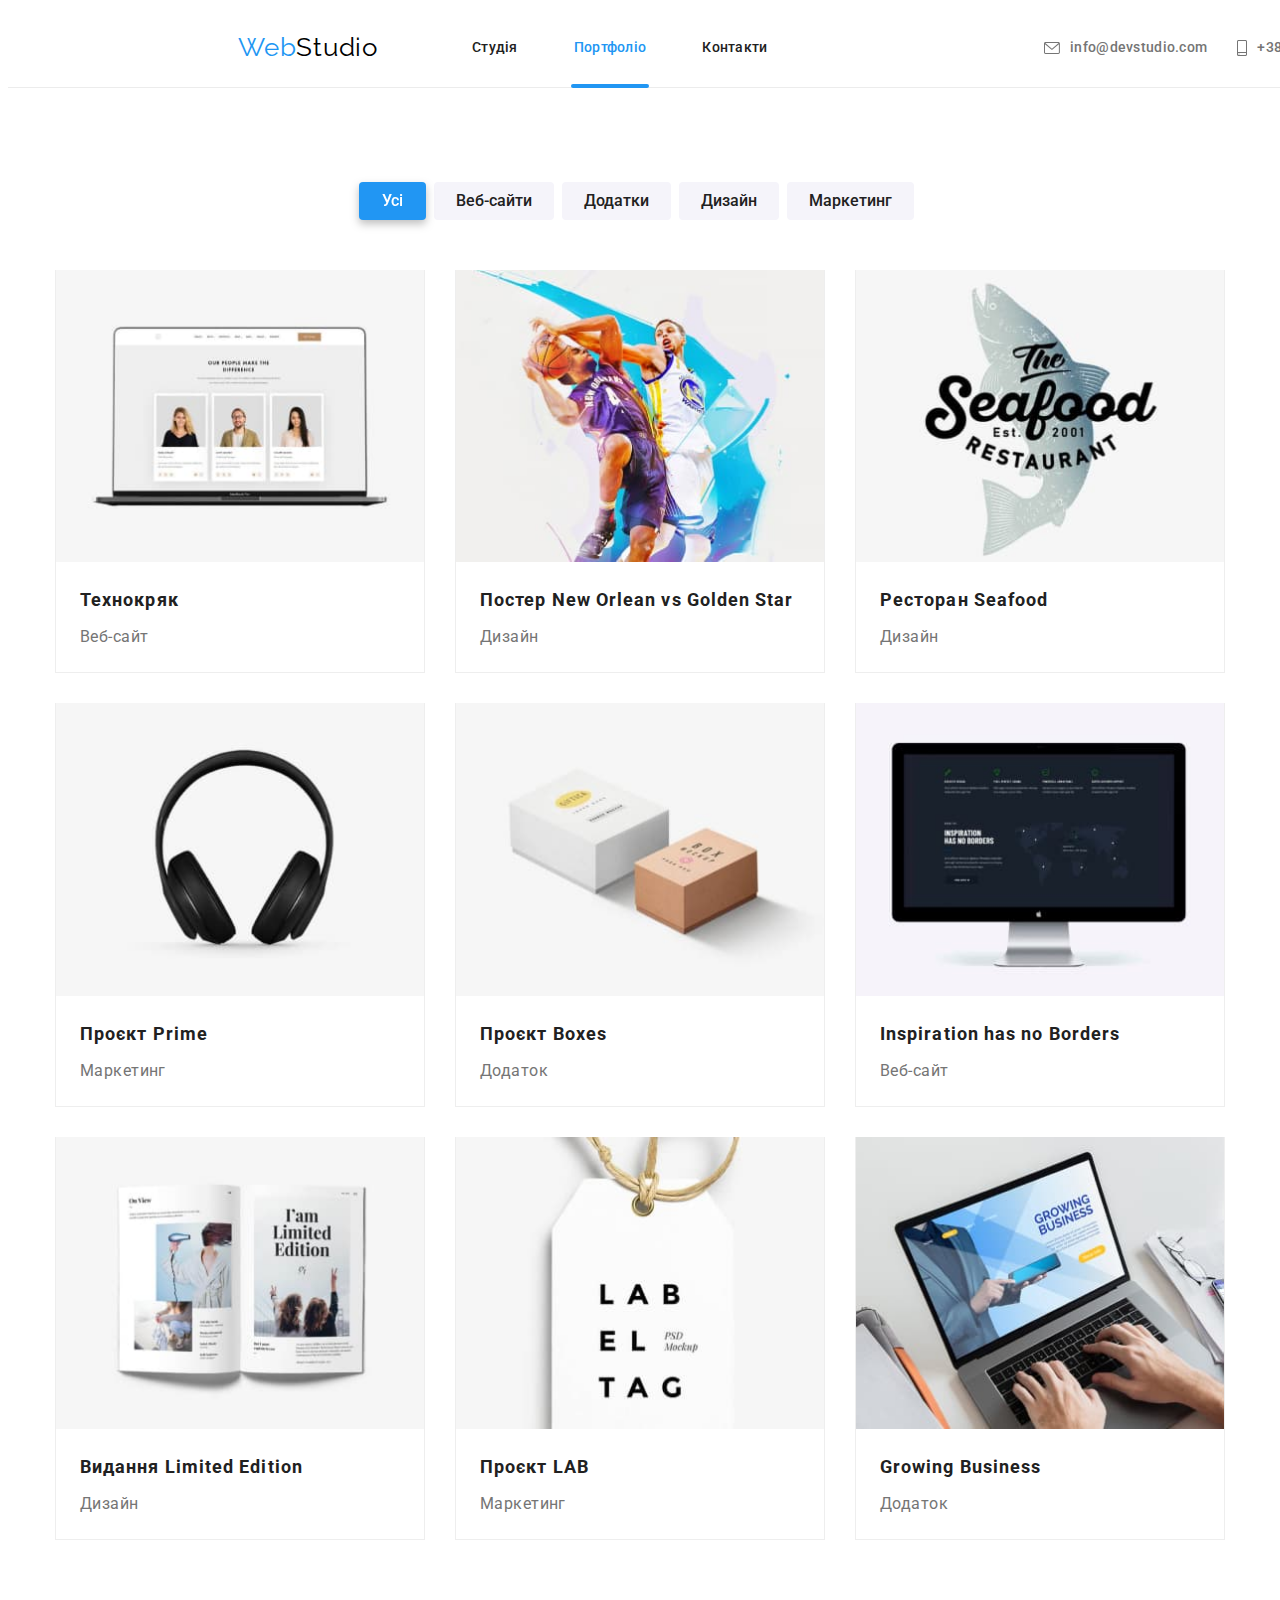
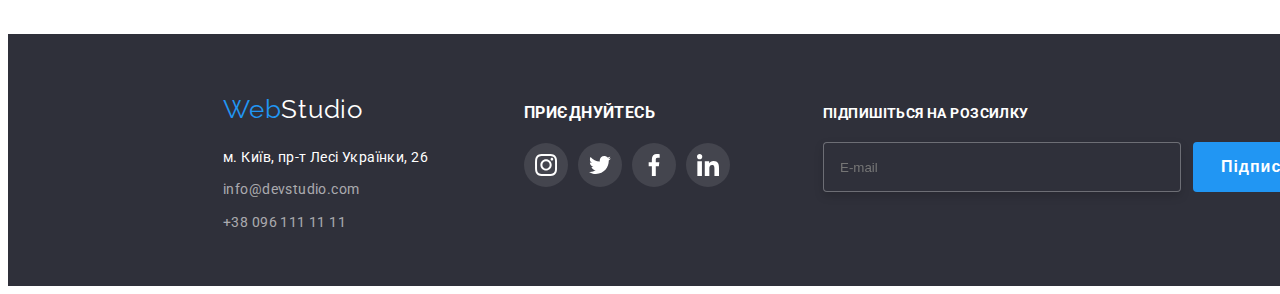
==== commit 6dd70b65: "del=new from hw6" ====
--- a/portfolio.html
+++ b/portfolio.html
@@ -1,250 +1,298 @@
 <!DOCTYPE html>
 <html lang="uk-UA">
-<head>
-	<meta charset="utf-8">
-	<meta name="viewport" content="width=device-width, initial-scale=1">
-	<title>Портфоліо</title>
-	<link rel="preconnect" href="https://fonts.googleapis.com">
-	<link rel="preconnect" href="https://fonts.gstatic.com" crossorigin>
-	<link href="https://fonts.googleapis.com/css2?family=Raleway:wght@700&family=Roboto:wght@400;500;700;900&display=swap" rel="stylesheet">
-	<link rel="stylesheet" href="https://cdnjs.cloudflare.com/ajax/libs/modern-normalize/1.1.0/modern-normalize.min.css" integrity="sha512-wpPYUAdjBVSE4KJnH1VR1HeZfpl1ub8YT/NKx4PuQ5NmX2tKuGu6U/JRp5y+Y8XG2tV+wKQpNHVUX03MfMFn9Q==" crossorigin="anonymous" referrerpolicy="no-referrer" />
-	<link rel="stylesheet" href="./css/main.css">
-</head>
-
-<body>
-	<header class="headerr">
-		<div class="box-navigation">
-			<nav class="site-nav">
-				<a lang="en" href="./index.html"  class="logo"><span class="accent">Web</span>Studio</a>
-				<ul class="ul-nav">
-					<li class="item"><a href="./index.html" class="link current">Студія</a></li>
-					<li class="item"><a href="./portfolio.html" class="link current choice">Портфоліо</a></li>
-					<li class="item"><a href="./portfolio.html" class="link current">Контакти</a></li>
-				</ul>
-			</nav>
-			<ul class="connection-nav">
-				<li class="item">
-					<a href="mailto:info@devstudio.com" class="link-connection">
-						<svg class="svg-mail">
-							<use href="./img/symbol-defs.svg#icon-mail"></use>
-						</svg>
-					info@devstudio.com</a>
-				</li>
-				<li class="item">
-					<a href="tel:+380961111111" class="link-connection">
-						<svg class="svg-tel">
-							<use href="./img/symbol-defs.svg#icon-smartphone"></use>
-						</svg>
-					+38 096 111 11 11</a>
-				</li>
-			</ul>
-		</div>
-	</header>
-
-	<main>
-		<section class="section-project">
-			<div class="container">
-				<h1 class="project-title visually-hidden">Розробки</h1>
-					<ul class="botton-flex">
-						<li class="flex-inp"><button type="button" class="button active">Усі</button></li>
-						<li class="flex-inp"><button type="button" class="button">Веб-сайти</button></li>
-						<li class="flex-inp"><button type="button" class="button">Додатки</button></li>
-						<li class="flex-inp"><button type="button" class="button">Дизайн</button></li>
-						<li class="flex-inp"><button type="button" class="button">Маркетинг</button></li>
-					</ul>
-					<ul class="ul-flex">
-						<li class="flex-element">
-							<a href="">
-								<div class="animation-img">
-									<img src="./img/img.jpg" class="no-gap" alt="Ноутбук" width="370">
-									<div class="animation-overlay">
-										<p class="animation-text">Ресурс пропонує комплексні пропозиції з різним рівнем функціоналу та сервісів. Все це дозволить відвідувачу отримати вичерпні відомості про компанію чи приватну особу.</p>
-									</div>
-								</div>
-								<div class="text-animation">
-									<h2 class="project-title">Технокряк</h2>
-									<p class="project-name">Веб-сайт</p>
-								</div>
-							</a>
-						</li>
-						<li class="flex-element">
-							<a href="">
-								<div class="animation-img">
-									<img src="./img/img2.jpg" class="no-gap" alt="Баскетбол" width="370">
-									<div class="animation-overlay">
-										<p class="animation-text">Ресурс пропонує комплексні пропозиції з різним рівнем функціоналу та сервісів. Все це дозволить відвідувачу отримати вичерпні відомості про компанію чи приватну особу.</p>
-									</div>
-								</div>
-								<div class="text-animation">
-									<h2 class="project-title">Постер New Orlean vs Golden Star</h2>
-									<p class="project-name">Дизайн</p>
-								</div>
-							</a>
-						</li>
-						<li class="flex-element">
-							<a href="">
-								<div class="animation-img">
-									<img src="./img/img3.jpg" class="no-gap" alt="Емблема" width="370">
-									<div class="animation-overlay">
-										<p class="animation-text">Ресурс пропонує комплексні пропозиції з різним рівнем функціоналу та сервісів. Все це дозволить відвідувачу отримати вичерпні відомості про компанію чи приватну особу.</p>
-									</div>
-								</div>
-								<div class="text-animation">
-									<h2 class="project-title">Ресторан Seafood</h2>
-									<p class="project-name">Дизайн</p>
-								</div>
-							</a>
-						</li>
-						<li class="flex-element">
-							<a href="">
-								<div class="animation-img">
-									<img src="./img/img4.jpg" class="no-gap" alt="Навушники" width="370">
-									<div class="animation-overlay">
-										<p class="animation-text">Ресурс пропонує комплексні пропозиції з різним рівнем функціоналу та сервісів. Все це дозволить відвідувачу отримати вичерпні відомості про компанію чи приватну особу.</p>
-									</div>
-								</div>
-								<div class="text-animation">
-									<h2 class="project-title">Проєкт Prime</h2>
-									<p class="project-name">Маркетинг</p>
-								</div>
-							</a>
-						</li>
-						<li class="flex-element">
-							<a href="">
-								<div class="animation-img">
-									<img src="./img/img5.jpg" class="no-gap" alt="Коробочки" width="370">
-									<div class="animation-overlay">
-										<p class="animation-text">Ресурс пропонує комплексні пропозиції з різним рівнем функціоналу та сервісів. Все це дозволить відвідувачу отримати вичерпні відомості про компанію чи приватну особу.</p>
-									</div>
-								</div>
-								<div class="text-animation">
-									<h2 class="project-title">Проєкт Boxes</h2>
-									<p class="project-name">Додаток</p>
-								</div>
-							</a>
-						</li>
-						<li class="flex-element">
-							<a href="">
-								<div class="animation-img">
-									<img src="./img/img6.jpg" class="no-gap" alt="Монітор" width="370">
-									<div class="animation-overlay">
-										<p class="animation-text">Ресурс пропонує комплексні пропозиції з різним рівнем функціоналу та сервісів. Все це дозволить відвідувачу отримати вичерпні відомості про компанію чи приватну особу.</p>
-									</div>
-								</div>
-								<div class="text-animation">
-									<h2 class="project-title">Inspiration has no Borders</h2>
-									<p class="project-name">Веб-сайт</p>
-								</div>
-							</a>
-						</li>
-						<li class="flex-element">
-							<a href="">
-								<div class="animation-img">
-									<img src="./img/img7.jpg" class="no-gap" alt="Книжка" width="370">
-									<div class="animation-overlay">
-										<p class="animation-text">Ресурс пропонує комплексні пропозиції з різним рівнем функціоналу та сервісів. Все це дозволить відвідувачу отримати вичерпні відомості про компанію чи приватну особу.</p>
-									</div>
-								</div>
-								<div class="text-animation">
-									<h2 class="project-title">Видання Limited Edition</h2>
-									<p class="project-name">Дизайн</p>
-								</div>
-							</a>
-						</li>
-						<li class="flex-element">
-							<a href="">
-								<div class="animation-img">
-									<img src="./img/img8.jpg" class="no-gap" alt="Лейбл" width="370">
-									<div class="animation-overlay">
-										<p class="animation-text">Ресурс пропонує комплексні пропозиції з різним рівнем функціоналу та сервісів. Все це дозволить відвідувачу отримати вичерпні відомості про компанію чи приватну особу.</p>
-									</div>
-								</div>
-								<div class="text-animation">
-									<h2 class="project-title">Проєкт LAB</h2>
-									<p class="project-name">Маркетинг</p>
-								</div>
-							</a>
-						</li>
-						<li class="flex-element">
-							<a href="">
-								<div class="animation-img">
-									<img src="./img/img9.jpg" class="no-gap" alt="Лептоп" width="370">
-									<div class="animation-overlay">
-										<p class="animation-text">Ресурс пропонує комплексні пропозиції з різним рівнем функціоналу та сервісів. Все це дозволить відвідувачу отримати вичерпні відомості про компанію чи приватну особу.</p>
-									</div>
-								</div>
-								<div class="text-animation">
-									<h2 class="project-title">Growing Business</h2>
-									<p class="project-name">Додаток</p>
-								</div>
-							</a>
-						</li>
-					</ul>
-				</div>
-		</section>
-
-	</main>
-
-	<footer class="footerr">
-		<div class="box-footer">
-			<a lang="en" href="./index.html" class="logo"><span class="accent">Web</span>Studio</a>
-			<address>
-				<ul>
-					<li class="adress">м. Київ, пр-т Лесі Українки, 26</li>
-					<li><a href="mailto:info@devstudio.com" class="contacts">info@devstudio.com</a></li>
-					<li><a href="tel:+380961111111" class="contacts">+38 096 111 11 11</a></li>
-				</ul>
-			</address>
-		</div>	
-		
-		<div class="conteiner-networks">
-			<h3 class="foot-title">Приєднуйтесь</h3>
-			<ul class="icon-enet">
-				<li class="icon-enet">
-					<a href="" class="insta">
-						<svg class="svg">
-							<use href="./img/symbol-defs.svg#icon-instagram"></use>
-						</svg>
-					</a>
-				</li>
-				<li class="icon-enet">
-					<a href="" class="twit">
-						<svg class="svg">
-							<use href="./img/symbol-defs.svg#icon-twitter"></use>
-						</svg>
-					</a>
-				</li>
-				<li class="icon-enet">
-					<a href="" class="face">
-						<svg class="svg">
-							<use href="./img/symbol-defs.svg#icon-facebook"></use>
-						</svg>
-					</a>
-				</li>
-				<li class="icon-enet">
-					<a href="" class="linked">
-						<svg class="svg">
-							<use href="./img/symbol-defs.svg#icon-linkedin"></use>
-						</svg>
-					</a>
-				</li>
-			</ul>
-		</div>
-		<div>
-			<form class="form">
-				<h3 class="form-title">Підпишіться на розсилку</h3>
-				<div class="form-field">
-					<label for="form-mail" class="form-label"></label>
-					<input type="email" class="form-input" name="form-mail" placeholder="E-mail">
-					<button type="submit" class="form-button">Підписатися
-						<svg class="svg-send">
-							<use href="./img/symbol-defs.svg#icon-send"></use>
-						</svg>
-					</button>
-				</div>
-			</form>
-		</div>
-	</footer>
-
-</body>
-</html>+  <head>
+    <meta charset="utf-8" />
+    <meta name="viewport" content="width=device-width, initial-scale=1" />
+    <title>Портфоліо</title>
+    <link rel="preconnect" href="https://fonts.googleapis.com" />
+    <link rel="preconnect" href="https://fonts.gstatic.com" crossorigin />
+    <link
+      href="https://fonts.googleapis.com/css2?family=Raleway:wght@700&family=Roboto:wght@400;500;700;900&display=swap"
+      rel="stylesheet"
+    />
+    <link
+      rel="stylesheet"
+      href="https://cdnjs.cloudflare.com/ajax/libs/modern-normalize/1.1.0/modern-normalize.min.css"
+      integrity="sha512-wpPYUAdjBVSE4KJnH1VR1HeZfpl1ub8YT/NKx4PuQ5NmX2tKuGu6U/JRp5y+Y8XG2tV+wKQpNHVUX03MfMFn9Q=="
+      crossorigin="anonymous"
+      referrerpolicy="no-referrer"
+    />
+    <link rel="stylesheet" href="./css/main.css" />
+  </head>
+
+  <body>
+    <header class="headerr">
+      <div class="box-navigation">
+        <nav class="site-nav">
+          <a lang="en" href="./index.html" class="logo"><span class="accent">Web</span>Studio</a>
+          <ul class="ul-nav">
+            <li class="item"><a href="./index.html" class="link current">Студія</a></li>
+            <li class="item">
+              <a href="./portfolio.html" class="link current choice">Портфоліо</a>
+            </li>
+            <li class="item"><a href="./portfolio.html" class="link current">Контакти</a></li>
+          </ul>
+        </nav>
+        <ul class="connection-nav">
+          <li class="item">
+            <a href="mailto:info@devstudio.com" class="link-connection">
+              <svg class="svg-mail">
+                <use href="./img/symbol-defs.svg#icon-mail"></use>
+              </svg>
+              info@devstudio.com</a
+            >
+          </li>
+          <li class="item">
+            <a href="tel:+380961111111" class="link-connection">
+              <svg class="svg-tel">
+                <use href="./img/symbol-defs.svg#icon-smartphone"></use>
+              </svg>
+              +38 096 111 11 11</a
+            >
+          </li>
+        </ul>
+      </div>
+    </header>
+
+    <main>
+      <section class="section-project">
+        <div class="container">
+          <h1 class="project-title visually-hidden">Розробки</h1>
+          <ul class="botton-flex">
+            <li class="flex-inp"><button type="button" class="button active">Усі</button></li>
+            <li class="flex-inp"><button type="button" class="button">Веб-сайти</button></li>
+            <li class="flex-inp"><button type="button" class="button">Додатки</button></li>
+            <li class="flex-inp"><button type="button" class="button">Дизайн</button></li>
+            <li class="flex-inp"><button type="button" class="button">Маркетинг</button></li>
+          </ul>
+          <ul class="ul-flex">
+            <li class="flex-element">
+              <a class="ul-outline" href="">
+                <div class="animation-img">
+                  <img src="./img/img.jpg" class="no-gap" alt="Ноутбук" width="370" />
+                  <div class="animation-overlay">
+                    <p class="animation-text">
+                      Ресурс пропонує комплексні пропозиції з різним рівнем функціоналу та сервісів.
+                      Все це дозволить відвідувачу отримати вичерпні відомості про компанію чи
+                      приватну особу.
+                    </p>
+                  </div>
+                </div>
+                <div class="text-animation">
+                  <h2 class="project-title">Технокряк</h2>
+                  <p class="project-name">Веб-сайт</p>
+                </div>
+              </a>
+            </li>
+            <li class="flex-element">
+              <a class="ul-outline" href="">
+                <div class="animation-img">
+                  <img src="./img/img2.jpg" class="no-gap" alt="Баскетбол" width="370" />
+                  <div class="animation-overlay">
+                    <p class="animation-text">
+                      Ресурс пропонує комплексні пропозиції з різним рівнем функціоналу та сервісів.
+                      Все це дозволить відвідувачу отримати вичерпні відомості про компанію чи
+                      приватну особу.
+                    </p>
+                  </div>
+                </div>
+                <div class="text-animation">
+                  <h2 class="project-title">Постер New Orlean vs Golden Star</h2>
+                  <p class="project-name">Дизайн</p>
+                </div>
+              </a>
+            </li>
+            <li class="flex-element">
+              <a class="ul-outline" href="">
+                <div class="animation-img">
+                  <img src="./img/img3.jpg" class="no-gap" alt="Емблема" width="370" />
+                  <div class="animation-overlay">
+                    <p class="animation-text">
+                      Ресурс пропонує комплексні пропозиції з різним рівнем функціоналу та сервісів.
+                      Все це дозволить відвідувачу отримати вичерпні відомості про компанію чи
+                      приватну особу.
+                    </p>
+                  </div>
+                </div>
+                <div class="text-animation">
+                  <h2 class="project-title">Ресторан Seafood</h2>
+                  <p class="project-name">Дизайн</p>
+                </div>
+              </a>
+            </li>
+            <li class="flex-element">
+              <a class="ul-outline" href="">
+                <div class="animation-img">
+                  <img src="./img/img4.jpg" class="no-gap" alt="Навушники" width="370" />
+                  <div class="animation-overlay">
+                    <p class="animation-text">
+                      Ресурс пропонує комплексні пропозиції з різним рівнем функціоналу та сервісів.
+                      Все це дозволить відвідувачу отримати вичерпні відомості про компанію чи
+                      приватну особу.
+                    </p>
+                  </div>
+                </div>
+                <div class="text-animation">
+                  <h2 class="project-title">Проєкт Prime</h2>
+                  <p class="project-name">Маркетинг</p>
+                </div>
+              </a>
+            </li>
+            <li class="flex-element">
+              <a class="ul-outline" href="">
+                <div class="animation-img">
+                  <img src="./img/img5.jpg" class="no-gap" alt="Коробочки" width="370" />
+                  <div class="animation-overlay">
+                    <p class="animation-text">
+                      Ресурс пропонує комплексні пропозиції з різним рівнем функціоналу та сервісів.
+                      Все це дозволить відвідувачу отримати вичерпні відомості про компанію чи
+                      приватну особу.
+                    </p>
+                  </div>
+                </div>
+                <div class="text-animation">
+                  <h2 class="project-title">Проєкт Boxes</h2>
+                  <p class="project-name">Додаток</p>
+                </div>
+              </a>
+            </li>
+            <li class="flex-element">
+              <a class="ul-outline" href="">
+                <div class="animation-img">
+                  <img src="./img/img6.jpg" class="no-gap" alt="Монітор" width="370" />
+                  <div class="animation-overlay">
+                    <p class="animation-text">
+                      Ресурс пропонує комплексні пропозиції з різним рівнем функціоналу та сервісів.
+                      Все це дозволить відвідувачу отримати вичерпні відомості про компанію чи
+                      приватну особу.
+                    </p>
+                  </div>
+                </div>
+                <div class="text-animation">
+                  <h2 class="project-title">Inspiration has no Borders</h2>
+                  <p class="project-name">Веб-сайт</p>
+                </div>
+              </a>
+            </li>
+            <li class="flex-element">
+              <a class="ul-outline" href="">
+                <div class="animation-img">
+                  <img src="./img/img7.jpg" class="no-gap" alt="Книжка" width="370" />
+                  <div class="animation-overlay">
+                    <p class="animation-text">
+                      Ресурс пропонує комплексні пропозиції з різним рівнем функціоналу та сервісів.
+                      Все це дозволить відвідувачу отримати вичерпні відомості про компанію чи
+                      приватну особу.
+                    </p>
+                  </div>
+                </div>
+                <div class="text-animation">
+                  <h2 class="project-title">Видання Limited Edition</h2>
+                  <p class="project-name">Дизайн</p>
+                </div>
+              </a>
+            </li>
+            <li class="flex-element">
+              <a class="ul-outline" href="">
+                <div class="animation-img">
+                  <img src="./img/img8.jpg" class="no-gap" alt="Лейбл" width="370" />
+                  <div class="animation-overlay">
+                    <p class="animation-text">
+                      Ресурс пропонує комплексні пропозиції з різним рівнем функціоналу та сервісів.
+                      Все це дозволить відвідувачу отримати вичерпні відомості про компанію чи
+                      приватну особу.
+                    </p>
+                  </div>
+                </div>
+                <div class="text-animation">
+                  <h2 class="project-title">Проєкт LAB</h2>
+                  <p class="project-name">Маркетинг</p>
+                </div>
+              </a>
+            </li>
+            <li class="flex-element">
+              <a class="ul-outline" href="">
+                <div class="animation-img">
+                  <img src="./img/img9.jpg" class="no-gap" alt="Лептоп" width="370" />
+                  <div class="animation-overlay">
+                    <p class="animation-text">
+                      Ресурс пропонує комплексні пропозиції з різним рівнем функціоналу та сервісів.
+                      Все це дозволить відвідувачу отримати вичерпні відомості про компанію чи
+                      приватну особу.
+                    </p>
+                  </div>
+                </div>
+                <div class="text-animation">
+                  <h2 class="project-title">Growing Business</h2>
+                  <p class="project-name">Додаток</p>
+                </div>
+              </a>
+            </li>
+          </ul>
+        </div>
+      </section>
+    </main>
+
+    <footer class="footerr">
+      <div class="box-footer">
+        <a lang="en" href="./index.html" class="logo"><span class="accent">Web</span>Studio</a>
+        <address>
+          <ul>
+            <li class="adress">м. Київ, пр-т Лесі Українки, 26</li>
+            <li><a href="mailto:info@devstudio.com" class="contacts">info@devstudio.com</a></li>
+            <li><a href="tel:+380961111111" class="contacts">+38 096 111 11 11</a></li>
+          </ul>
+        </address>
+      </div>
+
+      <div class="conteiner-networks">
+        <h3 class="foot-title">Приєднуйтесь</h3>
+        <ul class="icon-enet">
+          <li class="icon-enet">
+            <a href="" class="insta">
+              <svg class="svg">
+                <use href="./img/symbol-defs.svg#icon-instagram"></use>
+              </svg>
+            </a>
+          </li>
+          <li class="icon-enet">
+            <a href="" class="twit">
+              <svg class="svg">
+                <use href="./img/symbol-defs.svg#icon-twitter"></use>
+              </svg>
+            </a>
+          </li>
+          <li class="icon-enet">
+            <a href="" class="face">
+              <svg class="svg">
+                <use href="./img/symbol-defs.svg#icon-facebook"></use>
+              </svg>
+            </a>
+          </li>
+          <li class="icon-enet">
+            <a href="" class="linked">
+              <svg class="svg">
+                <use href="./img/symbol-defs.svg#icon-linkedin"></use>
+              </svg>
+            </a>
+          </li>
+        </ul>
+      </div>
+      <div>
+        <form class="form">
+          <h3 class="form-title">Підпишіться на розсилку</h3>
+          <div class="form-field">
+            <label for="form-mail" class="form-label"></label>
+            <input type="email" class="form-input" name="form-mail" placeholder="E-mail" />
+            <button type="submit" class="form-button">
+              Підписатися
+              <svg class="svg-send">
+                <use href="./img/symbol-defs.svg#icon-send"></use>
+              </svg>
+            </button>
+          </div>
+        </form>
+      </div>
+    </footer>
+  </body>
+</html>
--- a/css/main.css
+++ b/css/main.css
@@ -43,6 +43,32 @@
     margin: 0;
 }
 
+html {
+    box-sizing: border-box;
+}
+
+*,
+*::before,
+*::after {
+    box-sizing: border-box;
+}
+
+h1,
+h2,
+h3,
+h4,
+h5,
+h6,
+p {
+    margin: 0;
+}
+
+img {
+    display: block;
+    max-width: 100%;
+    height: auto;
+}
+
 
 
  /*Header*/
@@ -247,8 +273,10 @@
     background-color: var(--hero-color);
     text-align: center;
     max-width: 1600px;
-    min-height: 600px;
+    width: 100%;
+    height: 600px;
     padding-top: 200px;
+    padding-bottom: 200px;
     margin-left: auto;
     margin-right: auto;
     background-image: 
@@ -290,6 +318,7 @@
     0px 1px 1px rgba(0, 0, 0, 0.14), 
     0px 2px 1px rgba(0, 0, 0, 0.2);
     border-radius: 4px;
+   
 }
 
 .backdrop.is-hidden {
@@ -303,16 +332,15 @@
     align-items: center;
     justify-content: center;
     padding: 0;
-    margin-top: 8px;
-    margin-right: 8px;
-    right: 0;
-    top: 0;
+    right: 8px;
+    top: 8px;
     border-radius: 50%;
     width: 30px;
     height: 30px;
     transition: color 250ms var(--animation);
     border-color:rgba(0, 0, 0, 0.1);
     background-color: var(--background-color-h1);
+    cursor: pointer;
 }
 
 .svg-exit {
@@ -330,6 +358,49 @@
 input:focus-within ~ .svg-phone,
 input:focus-within ~ .svg-email {
     color: var(--accent-color);
+}
+
+.modal-label {
+   width: 100%;
+   position: relative; 
+   margin-top: 10px; 
+}
+
+.form-modal {
+    display: flex;
+    flex-direction: column;
+    /* align-items: center; */
+    padding: 40px;
+}
+
+.modal-input {
+    margin-top: 4px;
+    position: relative;
+    width: 100%;
+    height: 40px;
+    border: 1px solid var(--modal-input-color);
+    border-radius: 4px;
+  padding: 0;
+}
+
+.modal-textarea {
+    width: 100%;
+    height: 120px;
+    resize: none;
+    border: 1px solid var(--modal-input-color);
+    border-radius: 4px;
+    margin-bottom: 20px;
+    margin-top: 4px;
+    padding: 0;
+}
+
+.modal-title { 
+    font-weight: 700;
+    font-size: 20px;
+    line-height: 1.15;
+    text-align: center;
+    color: var(--title-text-color);
+    margin: 0px 0px 12px;
 }
 
 .svg-email,
@@ -339,63 +410,20 @@
     position: absolute;
     width: 18px;
     height: 18px;
-    left: 12px;
-    bottom: 21px;
+    bottom: 11px;
+    left: 20px;
     color: var(--modal-color-svg);
-    transition: color 250ms var(--animation);
-}
-
-.form-modal {
-    display: flex;
-    flex-direction: column;
-    margin: 40px 40px;
-    align-items: center;
-}
-
-.modal-field {
-    position: relative;
-}
-
-.modal-input {
-    width: 448px;
-    height: 40px;
-    border: 1px solid var(--modal-input-color);
-    border-radius: 4px;
-    margin-bottom: 10px;
-    margin-top: 4px;
-    padding-left: 42px;
-}
-
-.modal-textarea {
-    width: 448px;
-    height: 120px;
-    resize: none;
-    border: 1px solid var(--modal-input-color);
-    border-radius: 4px;
-    margin-bottom: 20px;
-    margin-top: 4px;
-    padding: 12px 16px;
-}
-
-.modal-title { 
-    font-weight: 700;
-    font-size: 20px;
-    line-height: 1.15;
-    text-align: center;
-    color: var(--title-text-color);
-    margin: 0px 0px 12px;
-}
-
-.form-field .form-input:focus {
-    color: white;
+    transition: fill 250ms var(--animation);
+}
+
+.form-div {
+
 }
 
 .modal-checkbox {
-    display: flex;
-    align-items: center;
-    margin-bottom: 30px;
-}
-
+   display: block;
+   text-align: center;
+}
 
 .modal-check {
     /* appearance: none;
@@ -416,7 +444,7 @@
     margin-right: 7px;
     width: 16px;
     height: 15px;
-    background-image: url(../img/check.svg);
+    background-image: url(../img/img.jpg);
 }
 
 .modal-check:checked + .svg-checkbox {
@@ -450,6 +478,17 @@
     color: var(--accent-color);
     text-decoration: underline;
 }
+
+.form-field .form-input:focus {
+    color: white;
+}
+
+.aaaa {
+    display: block;
+    text-align: center;
+}
+ 
+
 
 
 
@@ -639,12 +678,28 @@
 .twit:hover,
 .face:hover,
 .linked:hover,
+.insta:focus,
+.twit:focus,
+.face:focus,
+.linked:focus,
+.icon-link:focus,
+.icon-face:focus,
+.icon-twit:focus,
+.icon-insta:focus,
 .icon-link:hover,
 .icon-face:hover,
 .icon-twit:hover,
 .icon-insta:hover {
     color:var(--background-color-h1);
     background-color: var(--accent-color);
+}
+
+
+.icon-link:focus,
+.icon-face:focus,
+.icon-twit:focus,
+.icon-insta:focus {
+    outline: none;
 }
 
 .svg {
@@ -714,16 +769,26 @@
     padding: 15px 30px;
     color: var(--clients-color);
     transition: color 250ms var(--animation);
-    
 }
 
 .flex-pic:hover,
-.flex-pic:focus,
-.clients:hover,
+
+.clients:hover {
+    color: var(--accent-color);
+    border-color: var(--accent-color);
+}
+
+
 .clients:focus {
     color: var(--accent-color);
-    border-color: var(--accent-color);
-}
+    outline: 1px solid #2196F3;
+    border-radius: 4px;
+}
+
+.clients {
+    outline: none;
+}
+
 
 .clients-flex {
     display: flex;
@@ -878,10 +943,6 @@
     background-color: var(--animation-color);
 } */
 
-.flex-element:hover .animation-overlay {
-    opacity: 1;
-}
-
 
 .flex-element {
     margin-bottom: 30px;
@@ -903,12 +964,26 @@
 
 .flex-element:hover {
     box-shadow: 1px 4px 6px rgba(181, 73, 73, 0.16),
-        0px 4px 4px rgba(0, 0, 0, 0.06),
-        0px 1px 1px rgba(0, 0, 0, 0.12);
+    0px 4px 4px rgba(0, 0, 0, 0.06),
+    0px 1px 1px rgba(0, 0, 0, 0.12);
+}
+
+.ul-outline:focus {
+    box-shadow: 1px 4px 6px rgba(181, 73, 73, 0.16),
+    0px 4px 4px rgba(0, 0, 0, 0.06),
+    0px 1px 1px rgba(0, 0, 0, 0.12);
+}
+
+.ul-outline {
+    outline: none;
 }
 
 .flex-element:nth-last-child(-n+3) {
     margin-bottom: 0;
+}
+
+.flex-element:hover .animation-overlay {
+    opacity: 1;
 }
 
 .project-title {
@@ -1065,3 +1140,10 @@
    width: 24px;
    height: 24px;
 }
+
+.insta,
+.twit,
+.face,
+.linked {
+    outline: none;
+}
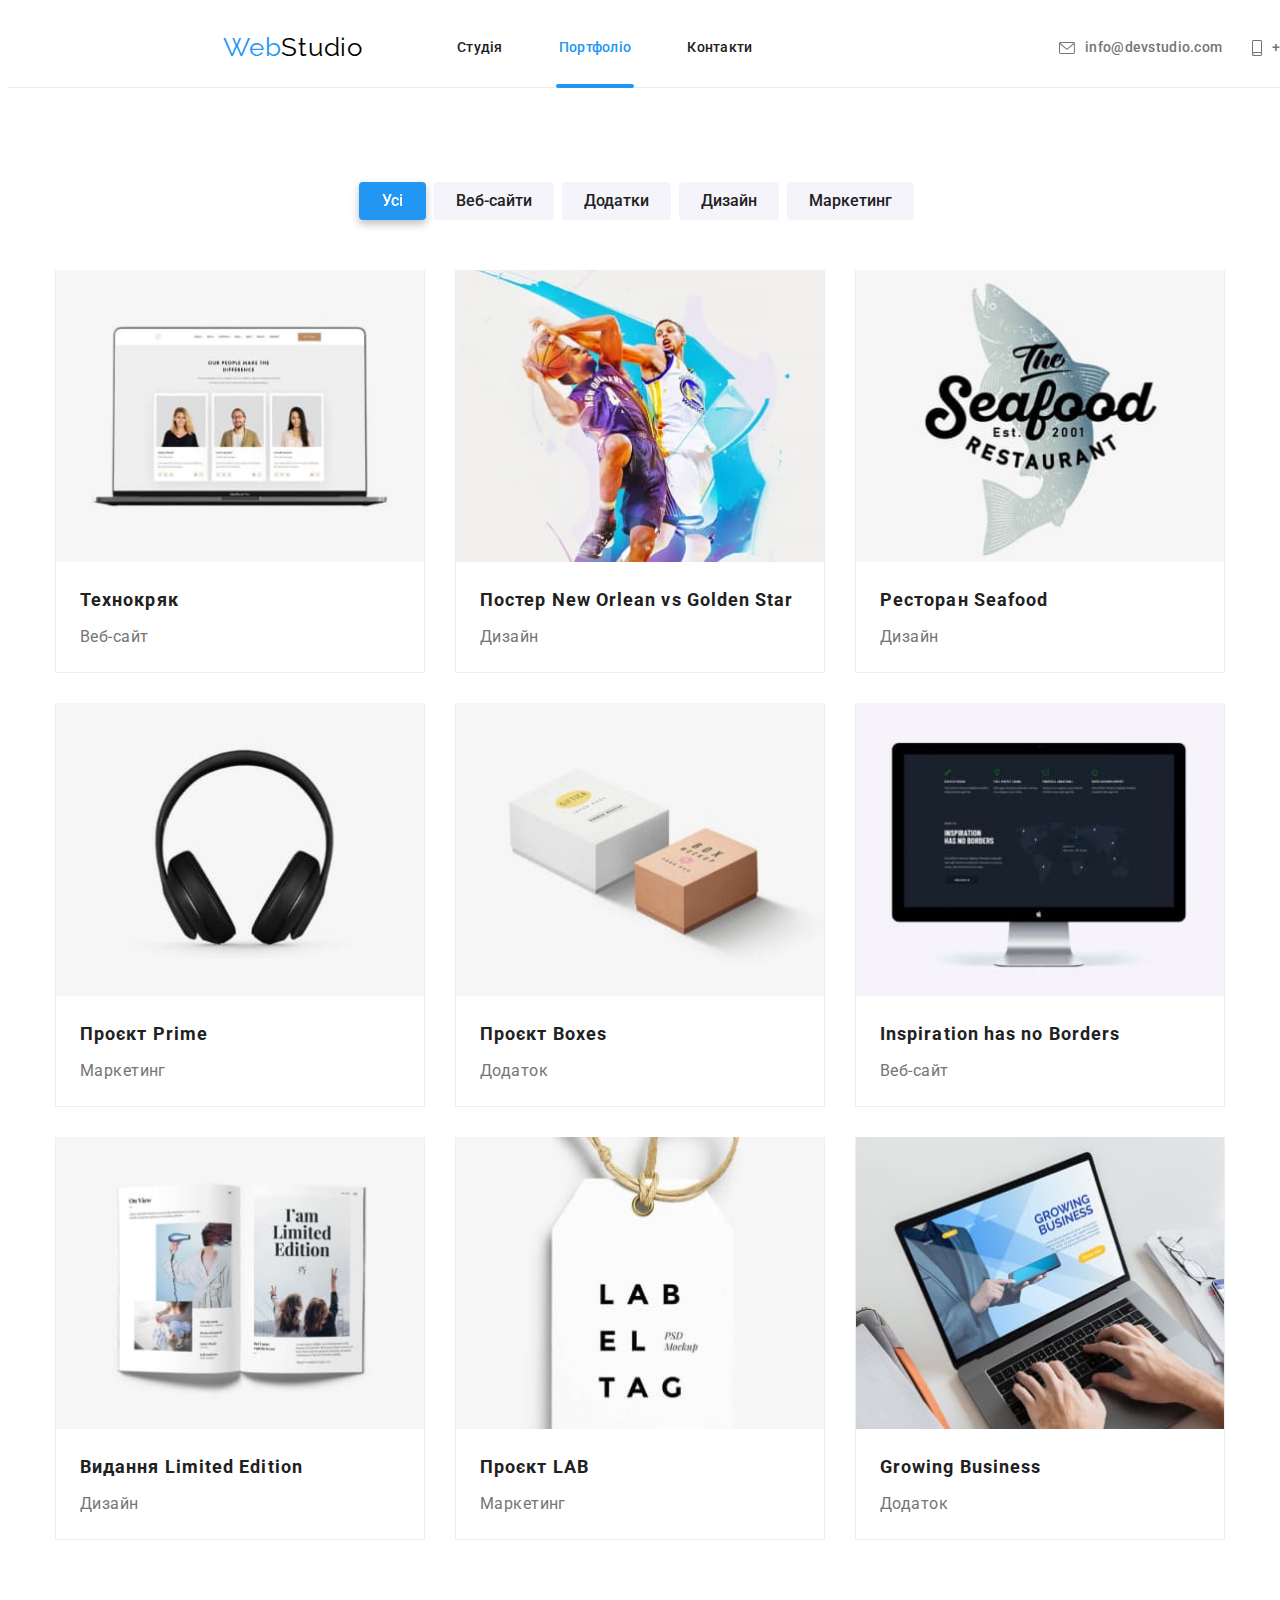
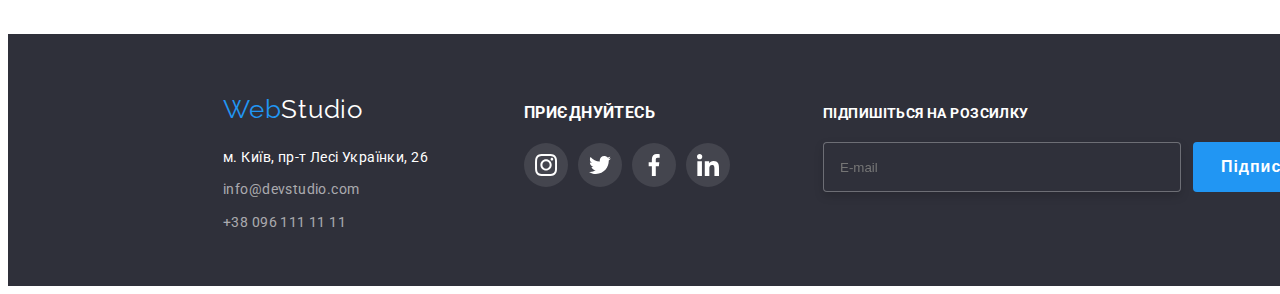
==== commit fb187c2b: "changes focus" ====
--- a/portfolio.html
+++ b/portfolio.html
@@ -22,7 +22,7 @@
 
   <body>
     <header class="headerr">
-      <div class="box-navigation">
+      <div class="container-box">
         <nav class="site-nav">
           <a lang="en" href="./index.html" class="logo"><span class="accent">Web</span>Studio</a>
           <ul class="ul-nav">
--- a/css/main.css
+++ b/css/main.css
@@ -69,6 +69,11 @@
     height: auto;
 }
 
+button {
+    outline: none;
+}
+
+
 
 
  /*Header*/
@@ -154,10 +159,6 @@
     margin-bottom: 50px;
 }
 
-/* .box {
-    margin: 0 auto;
-    width: 1200px;
-} */
 
 .headerr {
     width: 1600px;
@@ -175,18 +176,12 @@
     width: 1200px;
 }
 
-/* .container-work {
+.container-box {
+    display: flex;
+    padding-left: 15px;
+    padding-right: 15px;
+    margin: 0 auto;
     width: 1200px;
-    height: 248px;
-    padding: 0px 15px;
-    margin: 0 auto;
-} */
-
-.box-navigation {
-    display: flex;
-    padding: 0 15px;
-    margin-left: 215px;
-    margin-right: 215px;
 }
 
 .connection-nav {
@@ -228,29 +223,6 @@
     color: var(--accent-color);
     position: relative;
 }
-
- /* .current::after {
-    position: absolute;
-    content: "";
-    transition: opacity 250ms var(--animation);
-    background-color: var(--accent-color);
-    width: 100%;
-    height: 4px;
-    bottom: 0;
-    left: 0;
-    border-radius: 2px; 
-    opacity: 0;
- } */
-
- /* .current:hover::after,
- .current:focus::after {
-    color: var(--accent-color);
-    opacity: 1;
- } */
-
- /* .current {
-    position: relative;
- } */
 
 
 
@@ -619,12 +591,6 @@
     padding-bottom: 94px;
 }
 
-/* .container-about{
-    padding-left: 15px;
-    padding-right: 15px;
-    margin: 0 auto;
-    width: 1200px;
-} */
 
 
 
@@ -649,12 +615,6 @@
     margin-top: 10px;
 }
 
-/* .container-team {
-    padding-left: 15px;
-    padding-right: 15px;
-    margin: 0 auto;
-    width: 1200px;
-} */
 
 .section-team {
     background-color: var(--background-color);
@@ -737,13 +697,6 @@
 /* Clients */
 
 
-/* .container-clients {
-    width: 1200px;
-    margin: 0 auto;
-    padding-left: 15px;
-    padding-right: 15px;
-} */
-
 .section-clients {
     padding-top: 94px;
     padding-bottom: 94px;
@@ -875,6 +828,7 @@
     display: flex;
     justify-content: center;
     margin-bottom: 50px;
+    
 }
 
 .form-button:active,
@@ -899,7 +853,7 @@
     overflow: hidden;
 }
 
-.animation-img:hover .animation-overlay {
+.flex-element:hover .animation-overlay {
     opacity: 1;
     transform: translateY(0);
 }
@@ -932,18 +886,6 @@
     padding: 20px 24px;
 }
 
-/* .animation-overlay {
-    content: "";
-    position: absolute;
-    width: 100%;
-    height: 100%;
-    opacity: 0;
-    transition: transform 250ms var(--animation);
-    transform: translateY(100%);
-    background-color: var(--animation-color);
-} */
-
-
 .flex-element {
     margin-bottom: 30px;
     position: relative;
@@ -971,7 +913,13 @@
 .ul-outline:focus {
     box-shadow: 1px 4px 6px rgba(181, 73, 73, 0.16),
     0px 4px 4px rgba(0, 0, 0, 0.06),
-    0px 1px 1px rgba(0, 0, 0, 0.12);
+    0px 1px 1px rgba(0, 0, 0, 0.12);   
+}
+
+
+.ul-outline:focus .animation-overlay {
+    opacity: 1;
+    transform: translateY(0);
 }
 
 .ul-outline {
@@ -992,15 +940,8 @@
     line-height: 2;
     letter-spacing: 0.06em;
     margin: 0;
-    /* margin: 20px 24px 0px; */
-}
-
-/* .container-project {
-    padding-left: 15px;
-    padding-right: 15px;
-    margin: 0 auto;
-    width: 1200px;
-} */
+}
+
 
 .section-project {
     padding-top: 94px;
@@ -1013,7 +954,6 @@
     line-height: 1.88;
     margin-top: 4px;
     margin-bottom: 0;
-    /* margin: 0px 24px 20px; */
 }
 
 .no-gap {
